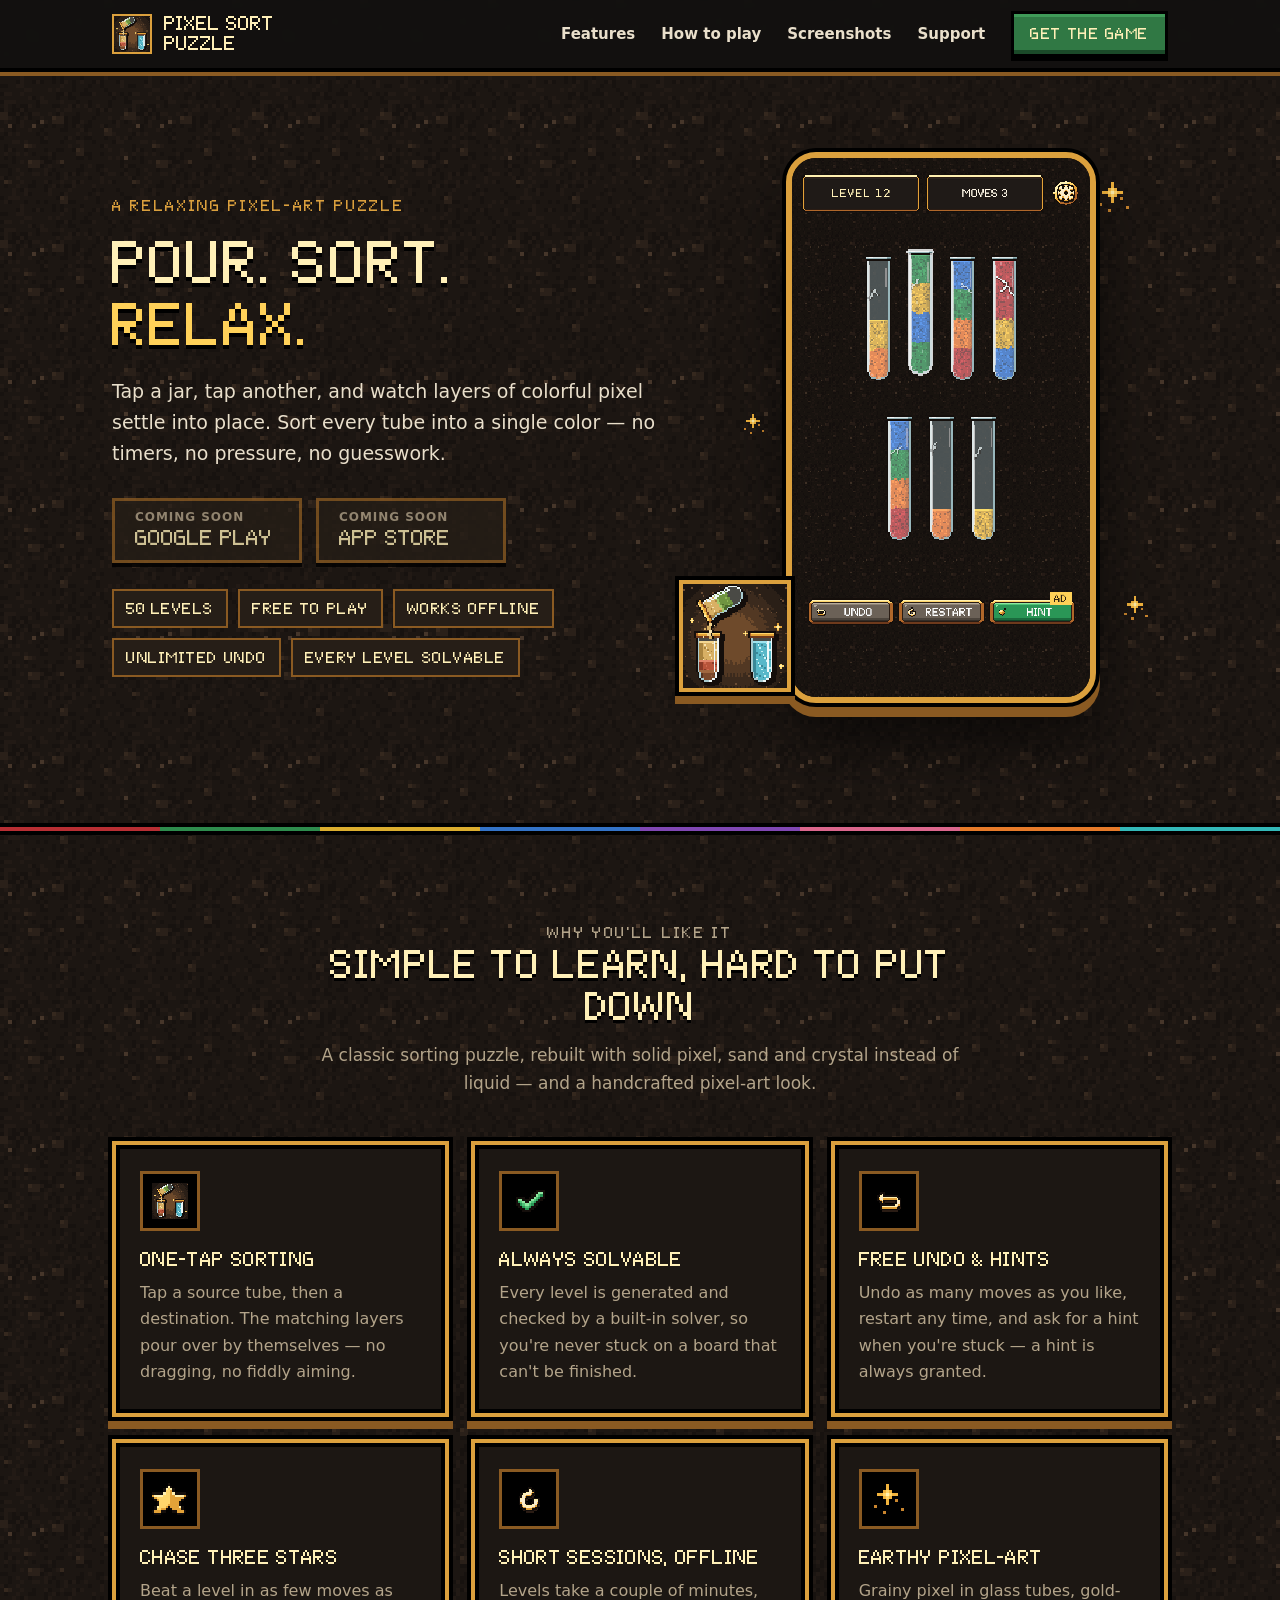
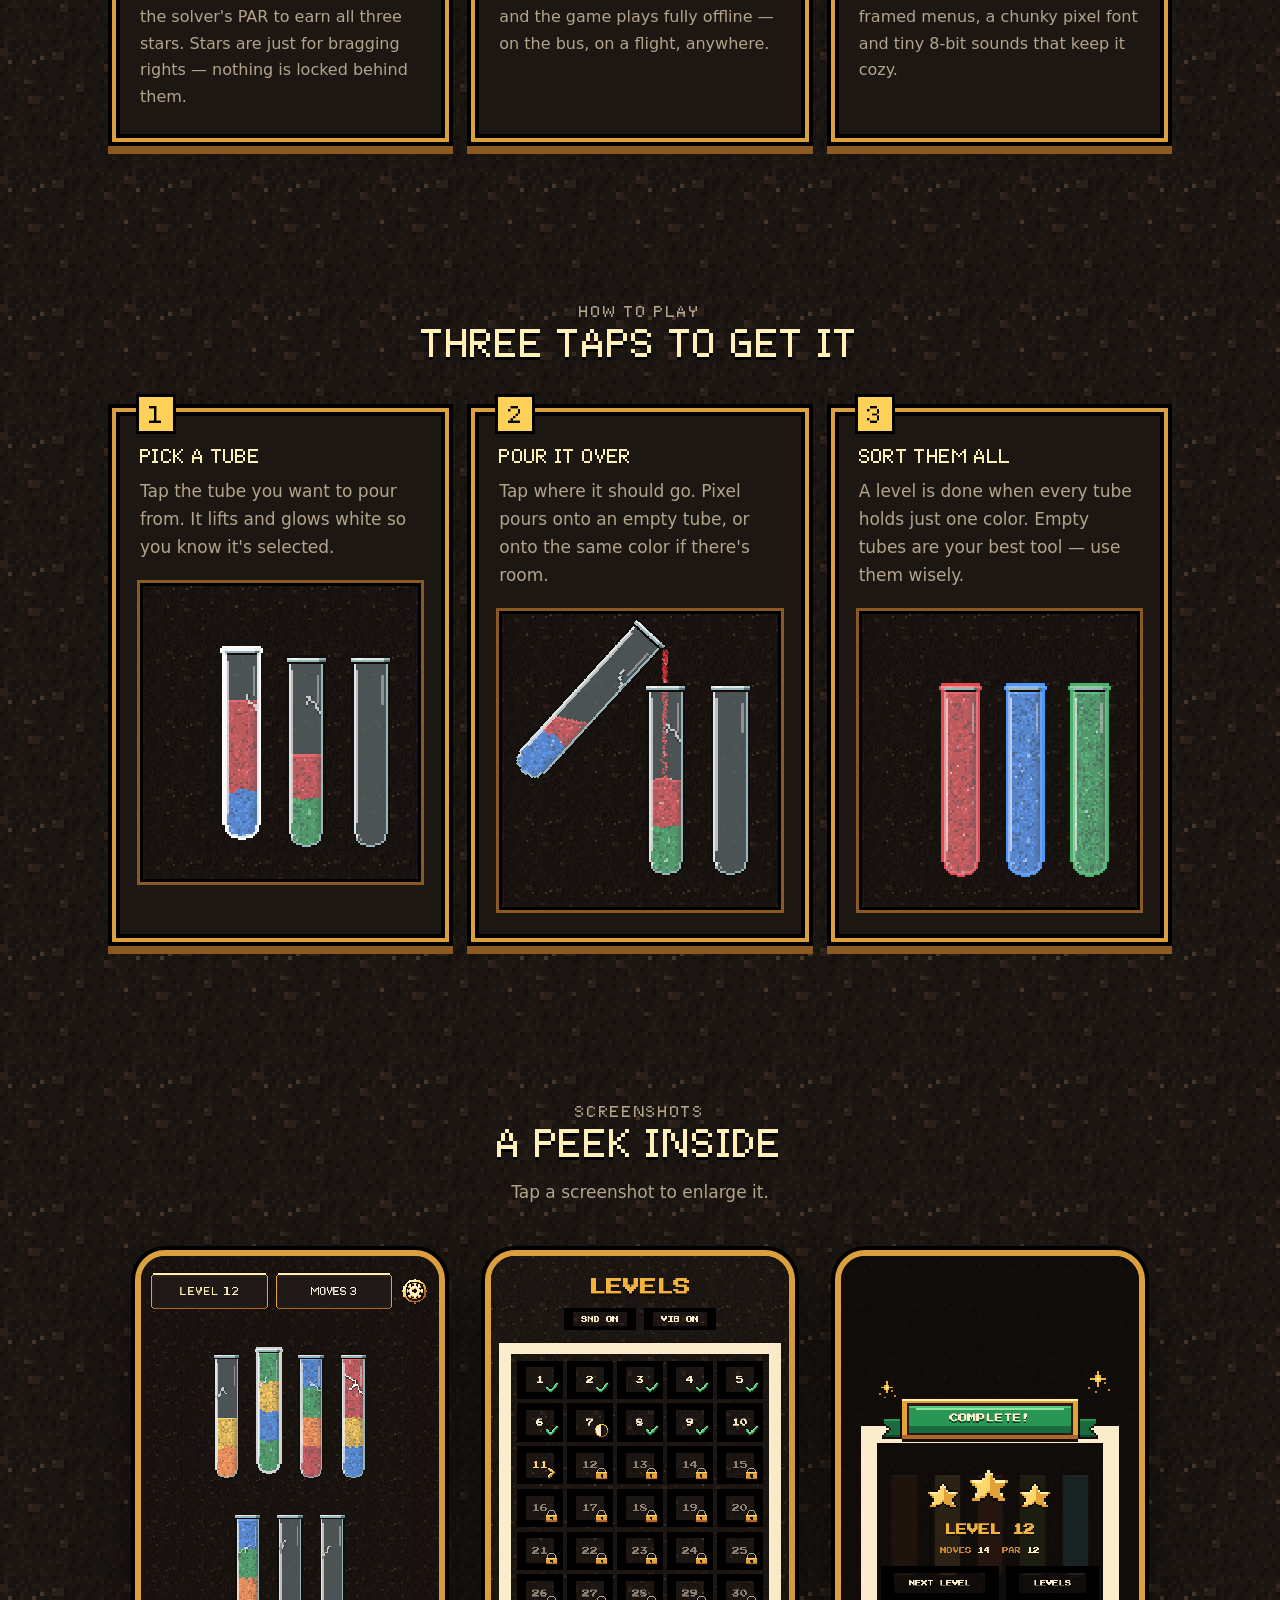
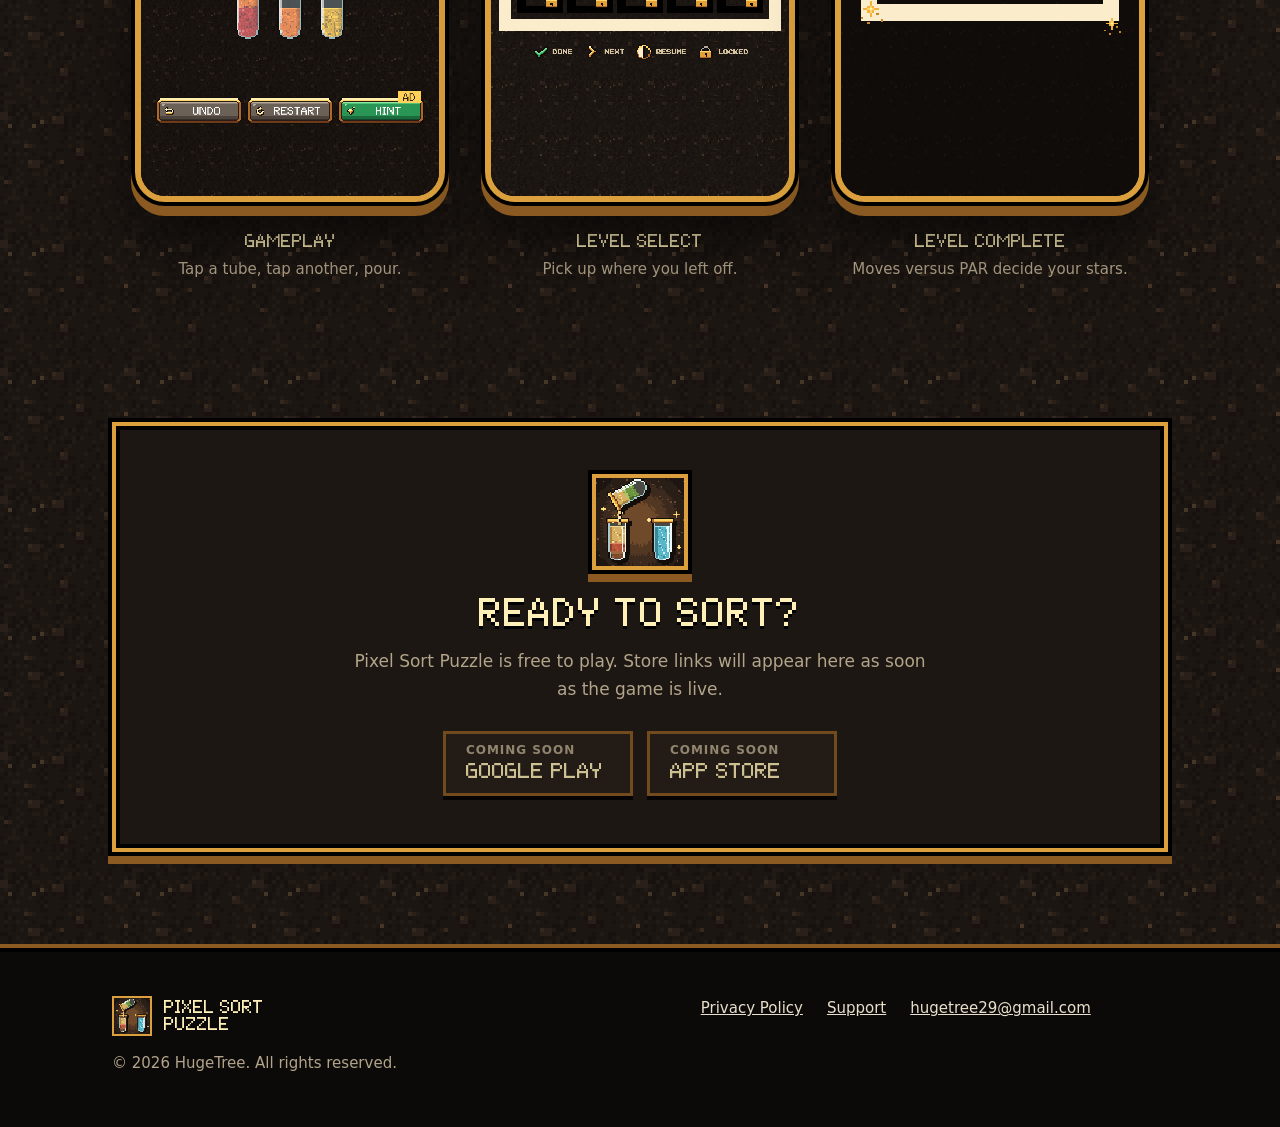
==== index.html @ 5e915758 "first commit" ====
<!doctype html>
<html lang="en">
<head>
  <meta charset="utf-8">
  <meta name="viewport" content="width=device-width, initial-scale=1">
  <title>Pixel Sort Puzzle — a relaxing pixel-art pixel sorting game</title>
  <meta name="description" content="Pixel Sort Puzzle is a calm, one-tap sorting puzzle. Pour layers of colorful pixel between glass tubes until every tube is a single color. 50 levels, every one solvable, free undo, plays offline.">
  <meta name="theme-color" content="#121110">
  <link rel="icon" type="image/png" href="assets/icon/favicon.png">
  <link rel="apple-touch-icon" href="assets/icon/apple-touch-icon.png">
  <meta property="og:type" content="website">
  <meta property="og:title" content="Pixel Sort Puzzle">
  <meta property="og:description" content="Pour, sort, relax. A one-tap pixel-art pixel sorting puzzle.">
  <meta property="og:image" content="assets/icon/app_icon_1024.png">
  <meta name="twitter:card" content="summary">
  <link rel="preload" href="assets/fonts/PixeloidSans.otf" as="font" type="font/otf" crossorigin>
  <link rel="stylesheet" href="css/styles.css">
</head>
<body>
  <a class="skip" href="#main">Skip to content</a>

  <header class="nav" id="top">
    <div class="wrap">
      <a class="brand" href="#top" aria-label="Pixel Sort Puzzle — home">
        <img src="assets/icon/favicon.png" alt="" width="40" height="40">
        <span>Pixel Sort<br>Puzzle</span>
      </a>
      <button class="burger" type="button" aria-label="Menu" aria-expanded="false" aria-controls="menu"><i></i><i></i><i></i></button>
      <nav class="menu" id="menu" aria-label="Main">
        <a href="#features">Features</a>
        <a href="#how">How to play</a>
        <a href="#screenshots">Screenshots</a>
        <a href="support.html">Support</a>
        <a class="btn btn-sm" href="#download">Get the game</a>
      </nav>
    </div>
  </header>

  <main id="main">
    <!-- HERO -->
    <section class="hero">
      <div class="wrap hero-grid">
        <div>
          <p class="eyebrow">A relaxing pixel-art puzzle</p>
          <h1>Pour. Sort. <span>Relax.</span></h1>
          <p class="lead">Tap a jar, tap another, and watch layers of colorful pixel settle into place. Sort every tube into a single color — no timers, no pressure, no guesswork.</p>
          <div class="stores" data-stores>
            <a class="store" data-store="google" aria-disabled="true"><small>Coming soon</small><strong>Google Play</strong></a>
            <a class="store" data-store="apple" aria-disabled="true"><small>Coming soon</small><strong>App Store</strong></a>
          </div>
          <ul class="chips" aria-label="Quick facts">
            <li>50 levels</li>
            <li>Free to play</li>
            <li>Works offline</li>
            <li>Unlimited undo</li>
            <li>Every level solvable</li>
          </ul>
        </div>
        <div class="hero-visual">
          <img class="spark a" src="assets/ui/spark_pixel.png" alt="">
          <img class="spark b" src="assets/ui/spark_pixel.png" alt="">
          <img class="spark c" src="assets/ui/spark_pixel.png" alt="">
          <div class="phone">
            <img src="assets/screenshots/gameplay.png" alt="Pixel Sort Puzzle gameplay: seven glass tubes holding layers of colored pixel, with Undo, Restart and Hint buttons below" width="1080" height="1920">
          </div>
          <img class="icon-float pix" src="assets/icon/app_icon_512.png" alt="Pixel Sort Puzzle app icon: a jar pouring pixel into a glass tube" width="112" height="112">
        </div>
      </div>
    </section>

    <div class="ribbon" aria-hidden="true">
      <i style="background:var(--crimson)"></i><i style="background:var(--green)"></i><i style="background:var(--golden)"></i><i style="background:var(--azure)"></i><i style="background:var(--violet)"></i><i style="background:var(--rose)"></i><i style="background:var(--orange)"></i><i style="background:var(--cyan)"></i>
    </div>

    <!-- FEATURES -->
    <section class="section" id="features">
      <div class="wrap">
        <div class="section-head">
          <p class="eyebrow">Why you'll like it</p>
          <h2>Simple to learn, hard to put down</h2>
          <p>A classic sorting puzzle, rebuilt with solid pixel, sand and crystal instead of liquid — and a handcrafted pixel-art look.</p>
        </div>
        <div class="cards">
          <article class="card frame">
            <div class="card-icon"><img src="assets/icon/icon-64.png" alt=""></div>
            <h3>One-tap sorting</h3>
            <p>Tap a source tube, then a destination. The matching layers pour over by themselves — no dragging, no fiddly aiming.</p>
          </article>
          <article class="card frame">
            <div class="card-icon"><img src="assets/ui/icon_check.png" alt=""></div>
            <h3>Always solvable</h3>
            <p>Every level is generated and checked by a built-in solver, so you're never stuck on a board that can't be finished.</p>
          </article>
          <article class="card frame">
            <div class="card-icon"><img src="assets/ui/icon_undo.png" alt=""></div>
            <h3>Free undo &amp; hints</h3>
            <p>Undo as many moves as you like, restart any time, and ask for a hint when you're stuck — a hint is always granted.</p>
          </article>
          <article class="card frame">
            <div class="card-icon"><img src="assets/ui/star.png" alt=""></div>
            <h3>Chase three stars</h3>
            <p>Beat a level in as few moves as the solver's PAR to earn all three stars. Stars are just for bragging rights — nothing is locked behind them.</p>
          </article>
          <article class="card frame">
            <div class="card-icon"><img src="assets/ui/icon_restart.png" alt=""></div>
            <h3>Short sessions, offline</h3>
            <p>Levels take a couple of minutes, and the game plays fully offline — on the bus, on a flight, anywhere.</p>
          </article>
          <article class="card frame">
            <div class="card-icon"><img src="assets/ui/spark_pixel.png" alt=""></div>
            <h3>Earthy pixel-art</h3>
            <p>Grainy pixel in glass tubes, gold-framed menus, a chunky pixel font and tiny 8-bit sounds that keep it cozy.</p>
          </article>
        </div>
      </div>
    </section>

    <!-- HOW TO PLAY -->
    <section class="section" id="how">
      <div class="wrap">
        <div class="section-head">
          <p class="eyebrow">How to play</p>
          <h2>Three taps to get it</h2>
        </div>
        <div class="steps">
          <article class="step frame">
            <h3>Pick a tube</h3>
            <p>Tap the tube you want to pour from. It lifts and glows white so you know it's selected.</p>
            <img class="step-shot pix" src="assets/screenshots/step-1-select.png" alt="Selected tube lifted out of its slot with a white outline, next to two other glass tubes" width="640" height="680" loading="lazy">
          </article>
          <article class="step frame">
            <h3>Pour it over</h3>
            <p>Tap where it should go. Pixel pours onto an empty tube, or onto the same color if there's room.</p>
            <img class="step-shot pix" src="assets/screenshots/step-2-pour.png" alt="A tilted tube pouring red pixel in a thin stream into another tube" width="640" height="680" loading="lazy">
          </article>
          <article class="step frame">
            <h3>Sort them all</h3>
            <p>A level is done when every tube holds just one color. Empty tubes are your best tool — use them wisely.</p>
            <img class="step-shot pix" src="assets/screenshots/step-3-solved.png" alt="Three finished tubes, each filled with a single color and glowing with a colored rim" width="640" height="680" loading="lazy">
          </article>
        </div>
      </div>
    </section>

    <!-- SCREENSHOTS -->
    <section class="section" id="screenshots">
      <div class="wrap">
        <div class="section-head">
          <p class="eyebrow">Screenshots</p>
          <h2>A peek inside</h2>
          <p>Tap a screenshot to enlarge it.</p>
        </div>
        <div class="shots">
          <figure class="shot">
            <button type="button" data-zoom="assets/screenshots/gameplay.png" aria-label="Enlarge the gameplay screenshot">
              <div class="phone"><img src="assets/screenshots/gameplay.png" alt="Gameplay board with cracked glass tubes full of colored pixel and a lifted, selected tube" width="1080" height="1920" loading="lazy"></div>
            </button>
            <figcaption>Gameplay<small>Tap a tube, tap another, pour.</small></figcaption>
          </figure>
          <figure class="shot">
            <button type="button" data-zoom="assets/screenshots/level-select.png" aria-label="Enlarge the level select screenshot">
              <div class="phone"><img src="assets/screenshots/level-select.png" alt="Level select grid showing completed levels with green checks, the next level, and locked levels" width="1080" height="1920" loading="lazy"></div>
            </button>
            <figcaption>Level select<small>Pick up where you left off.</small></figcaption>
          </figure>
          <figure class="shot">
            <button type="button" data-zoom="assets/screenshots/level-complete.png" aria-label="Enlarge the level complete screenshot">
              <div class="phone"><img src="assets/screenshots/level-complete.png" alt="Level complete panel with three gold stars, move count and PAR" width="1080" height="1920" loading="lazy"></div>
            </button>
            <figcaption>Level complete<small>Moves versus PAR decide your stars.</small></figcaption>
          </figure>
        </div>
      </div>
    </section>

    <!-- DOWNLOAD -->
    <section class="section" id="download">
      <div class="wrap">
        <div class="cta frame">
          <img class="app-icon pix" src="assets/icon/app_icon_512.png" alt="" width="96" height="96">
          <h2>Ready to sort?</h2>
          <p>Pixel Sort Puzzle is free to play. Store links will appear here as soon as the game is live.</p>
          <div class="stores" data-stores>
            <a class="store" data-store="google" aria-disabled="true"><small>Coming soon</small><strong>Google Play</strong></a>
            <a class="store" data-store="apple" aria-disabled="true"><small>Coming soon</small><strong>App Store</strong></a>
          </div>
        </div>
      </div>
    </section>
  </main>

  <footer class="footer">
    <div class="wrap">
      <div>
        <a class="brand" href="#top">
          <img src="assets/icon/favicon.png" alt="" width="40" height="40">
          <span>Pixel Sort<br>Puzzle</span>
        </a>
        <p>&copy; <span data-year>2026</span> HugeTree. All rights reserved.</p>
      </div>
      <div>
        <nav aria-label="Footer">
          <a href="privacy.html">Privacy Policy</a>
          <a href="support.html">Support</a>
          <a href="mailto:hugetree29@gmail.com">hugetree29@gmail.com</a>
        </nav>
      </div>
    </div>
  </footer>

  <div class="lightbox" role="dialog" aria-modal="true" aria-label="Screenshot preview" hidden>
    <button class="btn btn-sm close" type="button">Close</button>
    <img alt="">
  </div>

  <script src="js/main.js"></script>
</body>
</html>
---- css/styles.css ----
/* Pixel Sort Puzzle — landing page
   Tokens come from the game's own theme (UiTheme.cs / VISUAL_STYLE.md). */

@font-face {
  font-family: "Pixeloid Sans";
  src: url("../assets/fonts/PixeloidSans.otf") format("opentype");
  font-display: swap;
}

:root {
  --bg: #121110;
  --panel: #1c1713;
  --panel-2: #261e17;
  --line: #3a2e22;
  --gold: #dba03d;
  --bronze: #8a5a22;
  --amber: #ffd159;
  --cream: #fff0b8;
  --text: #e9dfcb;
  --muted: #b3a48a;
  --emerald: #307844;
  --emerald-hi: #3f9a58;
  --emerald-lo: #1b4a29;

  --crimson: #b82e33;
  --green: #2e8c4d;
  --golden: #dbad2e;
  --azure: #3373c7;
  --violet: #8047b3;
  --rose: #db668c;
  --orange: #e67a29;
  --cyan: #33b8b8;

  --pixel: "Pixeloid Sans", ui-monospace, monospace;
  --sans: system-ui, -apple-system, "Segoe UI", Roboto, "Helvetica Neue", Arial, sans-serif;
  --wrap: 1120px;
  --gutter: 20px;
}

*, *::before, *::after { box-sizing: border-box; }
html { scroll-behavior: smooth; -webkit-text-size-adjust: 100%; }
body {
  margin: 0;
  background: var(--bg) url("../assets/ui/bg_tile_pixel.png") 0 0 / 128px 128px;
  color: var(--text);
  font: 17px/1.65 var(--sans);
  image-rendering: pixelated;
}
img { max-width: 100%; display: block; }
.pix { image-rendering: pixelated; }
a { color: var(--amber); }
a:hover { color: var(--cream); }
:focus-visible { outline: 3px solid var(--amber); outline-offset: 3px; }
[id] { scroll-margin-top: 84px; }

.wrap { width: 100%; max-width: var(--wrap); margin: 0 auto; padding: 0 var(--gutter); }
.skip {
  position: absolute; left: -999px; top: 8px; z-index: 100;
  background: var(--amber); color: #000; padding: 8px 14px; font-family: var(--pixel);
}
.skip:focus { left: 8px; }

/* placeholders the owner still has to fill (see README) */
.placeholder {
  background: rgba(255, 209, 89, .16);
  border-bottom: 2px dashed var(--amber);
  color: var(--amber);
  padding: 0 4px;
}

/* ---------- type ---------- */
h1, h2, h3, .pixel-text {
  font-family: var(--pixel);
  text-transform: uppercase;
  font-weight: 400;
  color: var(--cream);
  letter-spacing: .02em;
  line-height: 1.15;
  margin: 0;
}
h1 { font-size: 36px; text-shadow: 0 4px 0 #000; }
h2 { font-size: 27px; text-shadow: 0 3px 0 #000; }
h3 { font-size: 18px; }
.eyebrow {
  font-family: var(--pixel); font-size: 14px; letter-spacing: .12em;
  color: var(--gold); text-transform: uppercase; margin: 0 0 14px;
}
.lead { font-size: 19px; color: var(--text); max-width: 34em; }
.section { padding: 72px 0; }
.section-head { text-align: center; max-width: 640px; margin: 0 auto 44px; }
.section-head p { color: var(--muted); margin: 14px 0 0; }

/* ---------- pixel chrome ---------- */
.frame {
  background: var(--panel);
  border: 4px solid var(--gold);
  box-shadow:
    inset 0 0 0 4px #000,
    0 0 0 4px #000,
    0 8px 0 4px var(--bronze);
}

/* ---------- buttons ---------- */
.btn {
  display: inline-flex; align-items: center; justify-content: center; gap: 10px;
  font-family: var(--pixel); font-size: 18px; text-transform: uppercase; letter-spacing: .04em;
  text-decoration: none; color: var(--cream); cursor: pointer;
  padding: 14px 24px; min-height: 52px;
  background: var(--emerald);
  border: 3px solid #000;
  box-shadow: inset 0 3px 0 var(--emerald-hi), inset 0 -4px 0 var(--emerald-lo), 0 4px 0 #000;
  transition: transform .08s, background .12s;
}
.btn:hover { background: var(--emerald-hi); color: #fff; }
.btn:active { transform: translateY(3px); box-shadow: inset 0 3px 0 var(--emerald-hi), inset 0 -4px 0 var(--emerald-lo), 0 1px 0 #000; }
.btn-sm { min-height: 42px; padding: 8px 16px; font-size: 14px; }

.stores { display: flex; flex-wrap: wrap; gap: 14px; margin-top: 28px; }
.store {
  display: flex; flex-direction: column; align-items: flex-start; gap: 2px;
  min-width: 190px; padding: 10px 20px 11px;
  text-decoration: none; color: var(--cream);
  background: var(--panel-2); border: 3px solid var(--gold);
  box-shadow: 0 4px 0 #000;
}
.store small { font: 600 12px/1 var(--sans); letter-spacing: .08em; text-transform: uppercase; color: var(--muted); }
.store strong { font: 400 20px/1.2 var(--pixel); text-transform: uppercase; }
a.store:hover { background: #33281d; color: #fff; }
.store[aria-disabled="true"] { cursor: default; opacity: .78; border-color: var(--bronze); }

/* ---------- nav ---------- */
.nav {
  position: sticky; top: 0; z-index: 50;
  background: rgba(18, 17, 16, .92); backdrop-filter: blur(6px);
  border-bottom: 4px solid #000;
  box-shadow: 0 4px 0 var(--bronze);
}
.nav .wrap { display: flex; align-items: center; justify-content: space-between; min-height: 68px; gap: 16px; }
.brand { display: flex; align-items: center; gap: 12px; text-decoration: none; }
.brand img { width: 40px; height: 40px; border: 2px solid var(--gold); }
.brand span { font-family: var(--pixel); font-size: 18px; color: var(--cream); text-transform: uppercase; line-height: 1.1; }
.menu { display: none; align-items: center; gap: 26px; }
.menu a:not(.btn) { color: var(--text); text-decoration: none; font-weight: 600; font-size: 15px; }
.menu a:not(.btn):hover { color: var(--amber); }
.burger {
  width: 46px; height: 46px; padding: 0; cursor: pointer;
  background: var(--panel-2); border: 3px solid var(--gold);
  display: grid; place-content: center; gap: 5px;
}
.burger i { display: block; width: 20px; height: 3px; background: var(--cream); }
.nav.open .menu {
  display: flex; flex-direction: column; align-items: stretch; gap: 0;
  position: absolute; left: 0; right: 0; top: 100%;
  background: var(--bg); border-bottom: 4px solid #000; box-shadow: 0 4px 0 var(--bronze);
  padding: 8px var(--gutter) 20px;
}
.nav.open .menu a:not(.btn) { padding: 14px 4px; border-bottom: 1px solid var(--line); font-size: 17px; }
.nav.open .menu .btn { margin-top: 16px; }

/* ---------- hero ---------- */
.hero { padding: 48px 0 72px; overflow: hidden; }
.hero-grid { display: grid; gap: 48px; align-items: center; }
.hero h1 span { color: var(--amber); }
.hero .lead { margin: 20px 0 0; }
.chips { display: flex; flex-wrap: wrap; gap: 10px; margin: 26px 0 0; padding: 0; list-style: none; }
.chips li {
  font-family: var(--pixel); font-size: 14px; text-transform: uppercase; letter-spacing: .04em;
  color: var(--cream); background: var(--panel-2); border: 2px solid var(--bronze); padding: 6px 12px;
}
.hero-visual { position: relative; display: grid; place-items: center; padding: 8px 0 24px; }
.phone {
  position: relative; width: min(290px, 76vw); aspect-ratio: 9 / 16;
  background: #000; border: 6px solid var(--gold); border-radius: 30px;
  box-shadow: 0 0 0 4px #000, 0 10px 0 4px var(--bronze), 0 40px 60px rgba(0, 0, 0, .55);
  overflow: hidden;
}
.phone img { width: 100%; height: 100%; object-fit: cover; image-rendering: pixelated; }
.hero-visual .icon-float {
  display: none;
  position: absolute; width: 112px; height: 112px; left: 50%; margin-left: -262px; bottom: 6%;
  border: 4px solid var(--gold); box-shadow: 0 0 0 4px #000, 0 8px 0 4px var(--bronze);
  animation: bob 3.6s ease-in-out infinite;
}
.spark { position: absolute; width: 36px; height: 36px; image-rendering: pixelated; animation: twinkle 2.4s steps(2, jump-none) infinite; }
.spark.a { top: 6%; right: 8%; }
.spark.b { top: 46%; left: 6%; width: 24px; height: 24px; animation-delay: .8s; }
.spark.c { bottom: 18%; right: 4%; width: 28px; height: 28px; animation-delay: 1.5s; }
@keyframes twinkle { 0%, 100% { opacity: 1; transform: scale(1); } 50% { opacity: .25; transform: scale(.7); } }
@keyframes bob { 0%, 100% { transform: translateY(0); } 50% { transform: translateY(-8px); } }

/* pixel colour ribbon */
.ribbon { display: flex; height: 12px; border-block: 4px solid #000; }
.ribbon i { flex: 1; }

/* ---------- features ---------- */
.cards { display: grid; gap: 22px; }
.card { padding: 26px 24px 28px; }
.card h3 { margin: 18px 0 10px; }
.card p { margin: 0; color: var(--muted); font-size: 16px; }
.card-icon {
  width: 60px; height: 60px; display: grid; place-items: center;
  background: #000; border: 3px solid var(--bronze);
}
.card-icon img { width: 36px; height: 36px; image-rendering: pixelated; }

/* ---------- how to play ---------- */
.steps { display: grid; gap: 22px; counter-reset: step; }
.step { padding: 28px 24px; position: relative; counter-increment: step; }
.step::before {
  content: counter(step);
  position: absolute; top: -18px; left: 20px;
  width: 40px; height: 40px; display: grid; place-items: center;
  font-family: var(--pixel); font-size: 22px; color: #000;
  background: var(--amber); border: 3px solid #000;
}
.step h3 { margin: 6px 0 10px; }
.step p { margin: 0; color: var(--muted); }
.step-shot { width: 100%; max-width: 320px; height: auto; margin: 22px auto 0; border: 3px solid #000; box-shadow: 0 0 0 3px var(--bronze); background: #0b0a09; }

/* ---------- screenshots ---------- */
.shots { display: flex; flex-wrap: wrap; justify-content: center; gap: 40px; }
.shot { margin: 0; text-align: center; }
.shot button { all: unset; cursor: zoom-in; display: block; }
.shot button:focus-visible { outline: 3px solid var(--amber); outline-offset: 8px; }
.shot .phone { transition: transform .15s; }
.shot button:hover .phone { transform: translateY(-6px); }
.shot figcaption { margin-top: 26px; font-family: var(--pixel); font-size: 16px; text-transform: uppercase; color: var(--cream); }
.shot figcaption small { display: block; margin-top: 6px; font: 15px var(--sans); text-transform: none; color: var(--muted); }

.lightbox {
  position: fixed; inset: 0; z-index: 200; display: none;
  place-items: center; padding: 20px; background: rgba(0, 0, 0, .88);
}
.lightbox.open { display: grid; }
.lightbox img { max-height: 92vh; width: auto; border: 6px solid var(--gold); box-shadow: 0 0 0 4px #000; image-rendering: pixelated; }
.lightbox .close { position: absolute; top: 16px; right: 16px; }

/* ---------- download band ---------- */
.cta { text-align: center; padding: 48px 24px 52px; }
.cta img.app-icon { width: 96px; height: 96px; margin: 0 auto 22px; border: 4px solid var(--gold); box-shadow: 0 0 0 4px #000, 0 8px 0 4px var(--bronze); }
.cta p { color: var(--muted); max-width: 34em; margin: 14px auto 0; }
.cta .stores { justify-content: center; }

/* ---------- footer ---------- */
.footer { margin-top: 24px; background: #0b0a09; border-top: 4px solid #000; box-shadow: 0 -4px 0 var(--bronze); padding: 44px 0 36px; color: var(--muted); font-size: 15px; }
.footer .wrap { display: grid; gap: 28px; }
.footer .brand span { font-size: 16px; }
.footer nav { display: flex; flex-wrap: wrap; gap: 8px 24px; }
.footer a { color: var(--text); }
.footer a:hover { color: var(--amber); }
.footer small { display: block; line-height: 1.6; margin-top: 16px; }

/* ---------- legal pages ---------- */
.legal { padding: 56px 0 24px; }
.legal .doc { max-width: 780px; margin: 0 auto; padding: 36px 28px 44px; }
.legal h1 { font-size: 30px; margin-bottom: 8px; }
.legal h2 { font-size: 20px; margin: 38px 0 12px; text-shadow: none; color: var(--amber); }
.legal p, .legal li { color: var(--text); }
.legal ul { padding-left: 22px; }
.legal li { margin: 6px 0; }
.legal .meta { color: var(--muted); font-size: 15px; margin: 0 0 24px; }
.legal .note { background: var(--panel-2); border-left: 4px solid var(--gold); padding: 14px 18px; margin: 22px 0; }

/* ---------- support form ---------- */
.form { display: grid; gap: 22px; margin-top: 30px; }
.field { display: grid; gap: 8px; }
.field label { font-family: var(--pixel); font-size: 14px; text-transform: uppercase; letter-spacing: .04em; color: var(--cream); }
.field label small { font: 14px var(--sans); text-transform: none; letter-spacing: 0; color: var(--muted); margin-left: 6px; }
.field input, .field select, .field textarea {
  width: 100%; font: 16px/1.5 var(--sans); color: var(--text);
  background: #0b0a09; border: 3px solid var(--bronze); border-radius: 0; padding: 12px 14px;
}
.field select { appearance: none; background-image: linear-gradient(45deg, transparent 50%, var(--amber) 50%), linear-gradient(135deg, var(--amber) 50%, transparent 50%); background-position: calc(100% - 22px) 50%, calc(100% - 16px) 50%; background-size: 6px 6px; background-repeat: no-repeat; padding-right: 44px; }
.field textarea { min-height: 170px; resize: vertical; }
.field input:focus, .field select:focus, .field textarea:focus { border-color: var(--gold); outline: none; box-shadow: 0 0 0 3px #000, 0 0 0 6px var(--amber); }
.field .count { justify-self: end; font-size: 13px; color: var(--muted); }
.form-actions { display: flex; flex-wrap: wrap; gap: 14px; align-items: center; }
.btn-alt { background: var(--panel-2); box-shadow: inset 0 3px 0 #3a2e22, inset 0 -4px 0 #120e0a, 0 4px 0 #000; border-color: #000; color: var(--cream); }
.btn-alt:hover { background: #33281d; color: #fff; }
.btn-alt:active { box-shadow: inset 0 3px 0 #3a2e22, inset 0 -4px 0 #120e0a, 0 1px 0 #000; }
.form-status { min-height: 1.6em; margin: 0; color: var(--amber); font-size: 15px; }
.contact-direct { margin-top: 34px; padding: 18px 20px; background: var(--panel-2); border-left: 4px solid var(--gold); }
.contact-direct p { margin: 0; }
.contact-direct .addr { font-family: var(--pixel); font-size: 18px; word-break: break-all; }

/* ---------- responsive ---------- */
@media (min-width: 760px) {
  :root { --gutter: 32px; }
  h1 { font-size: 54px; }
  h2 { font-size: 36px; }
  .menu { display: flex; }
  .burger { display: none; }
  .cards { grid-template-columns: repeat(2, 1fr); }
  .steps { grid-template-columns: repeat(3, 1fr); }
  .footer .wrap { grid-template-columns: 1.2fr 1fr; align-items: start; }
  .legal .doc { padding: 48px 56px 56px; }
}
@media (min-width: 1000px) {
  .hero { padding: 72px 0 96px; }
  .hero-grid { grid-template-columns: 1.1fr .9fr; }
  .cards { grid-template-columns: repeat(3, 1fr); }
  .phone { width: 310px; }
  .hero-visual .icon-float { display: block; }
}
@media (prefers-reduced-motion: reduce) {
  html { scroll-behavior: auto; }
  .spark, .hero-visual .icon-float { animation: none; }
  .btn, .shot .phone { transition: none; }
}
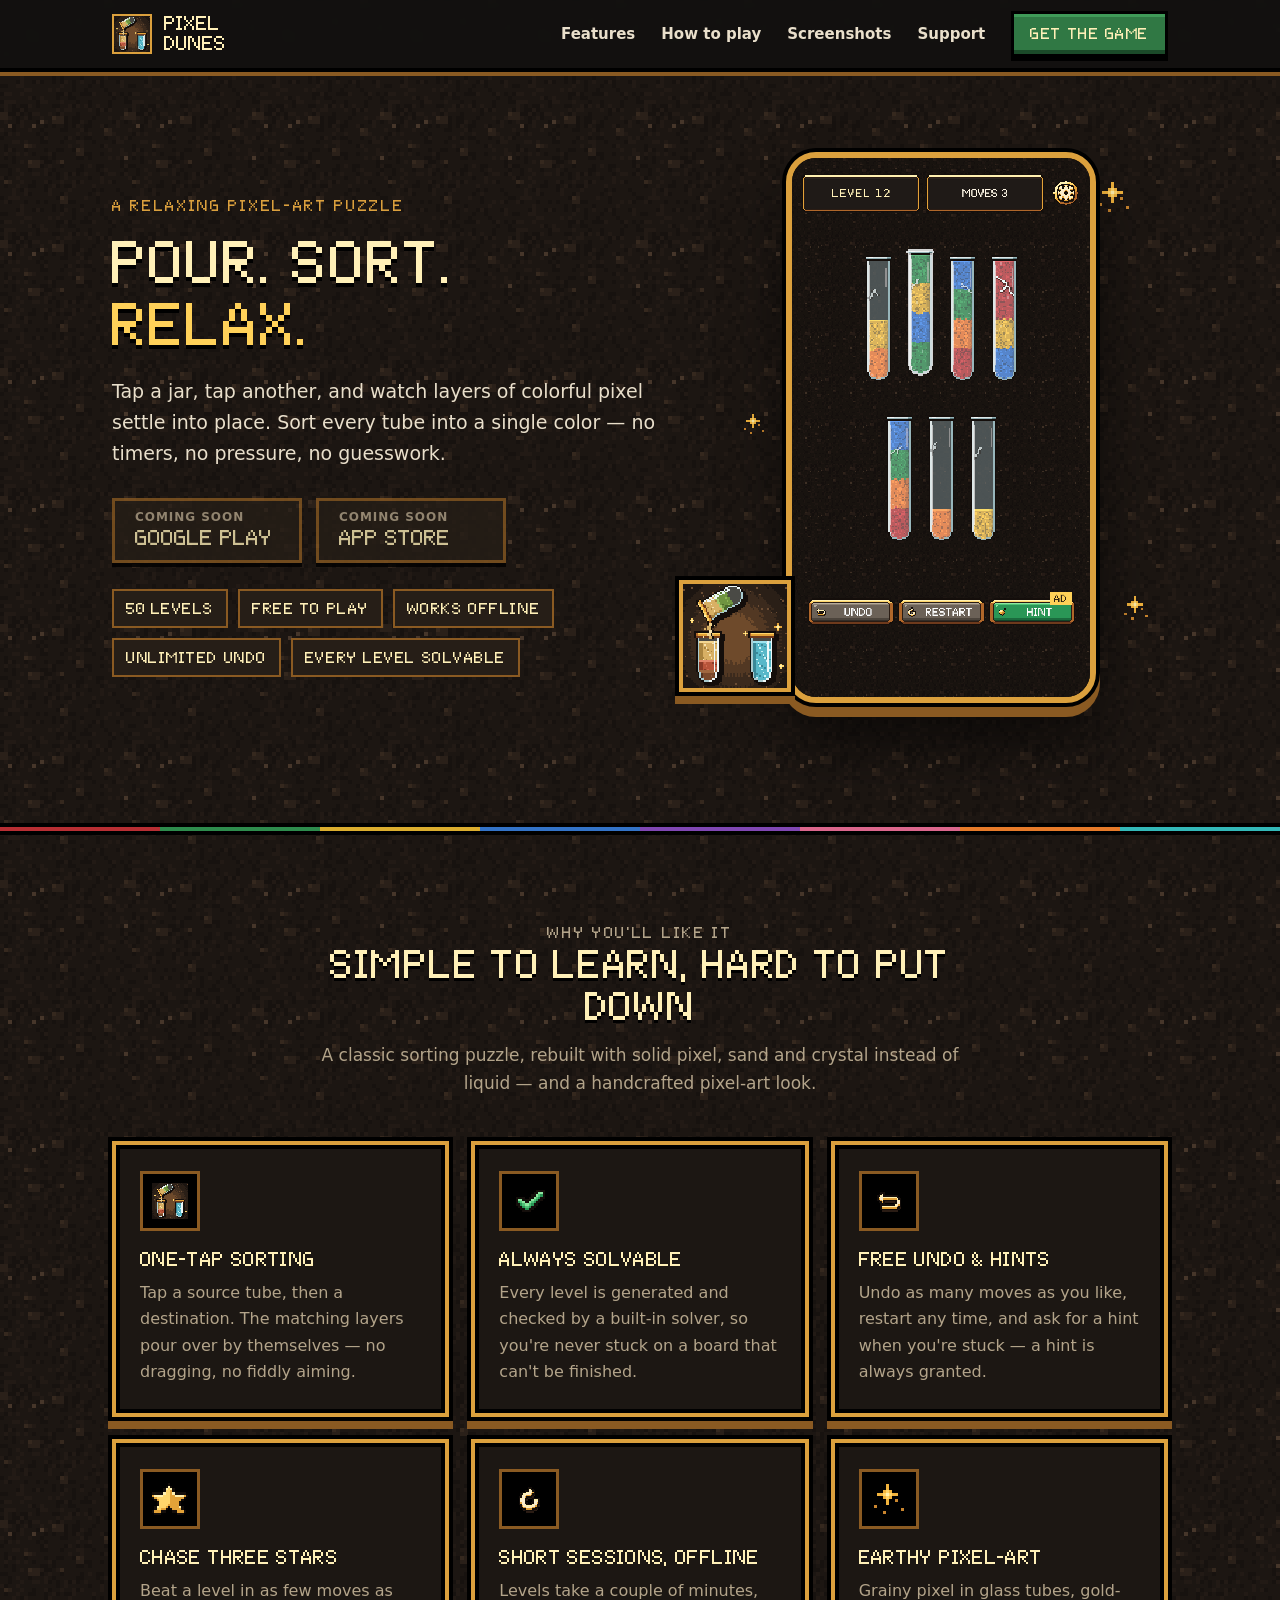
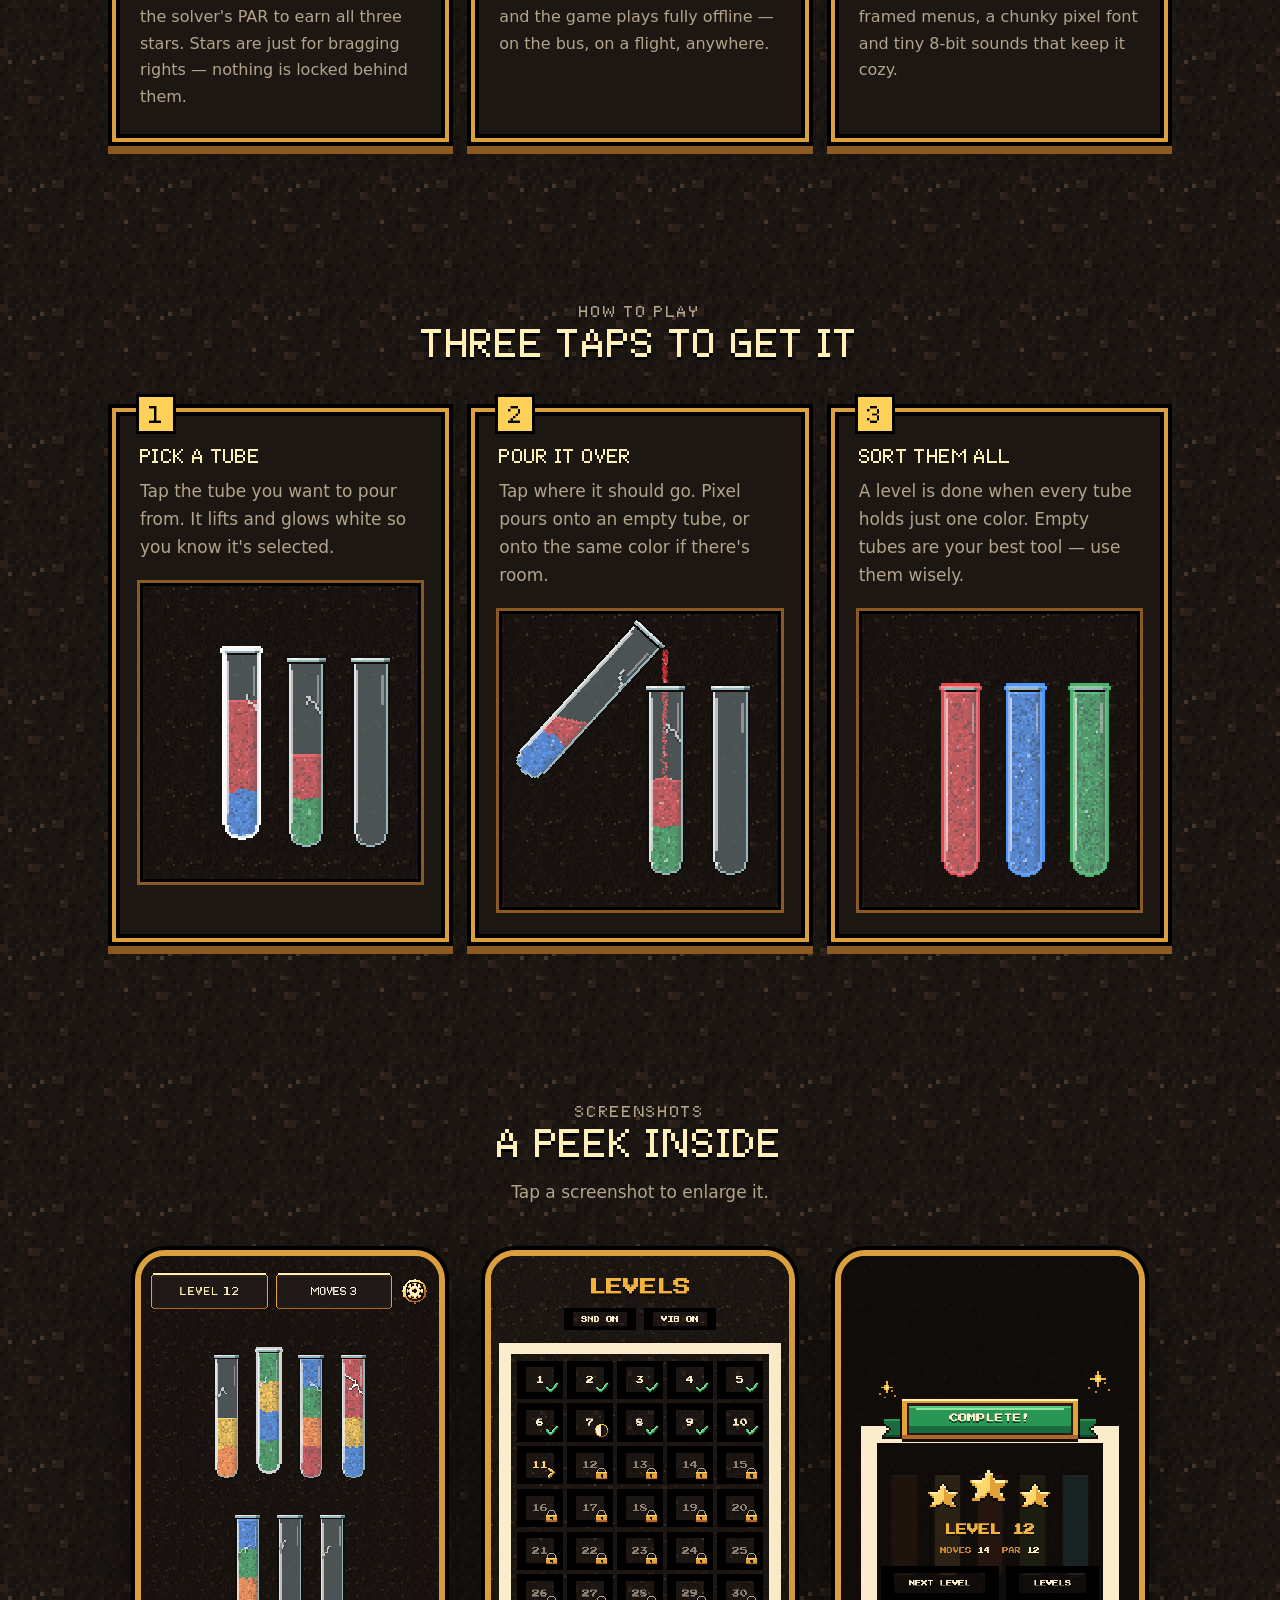
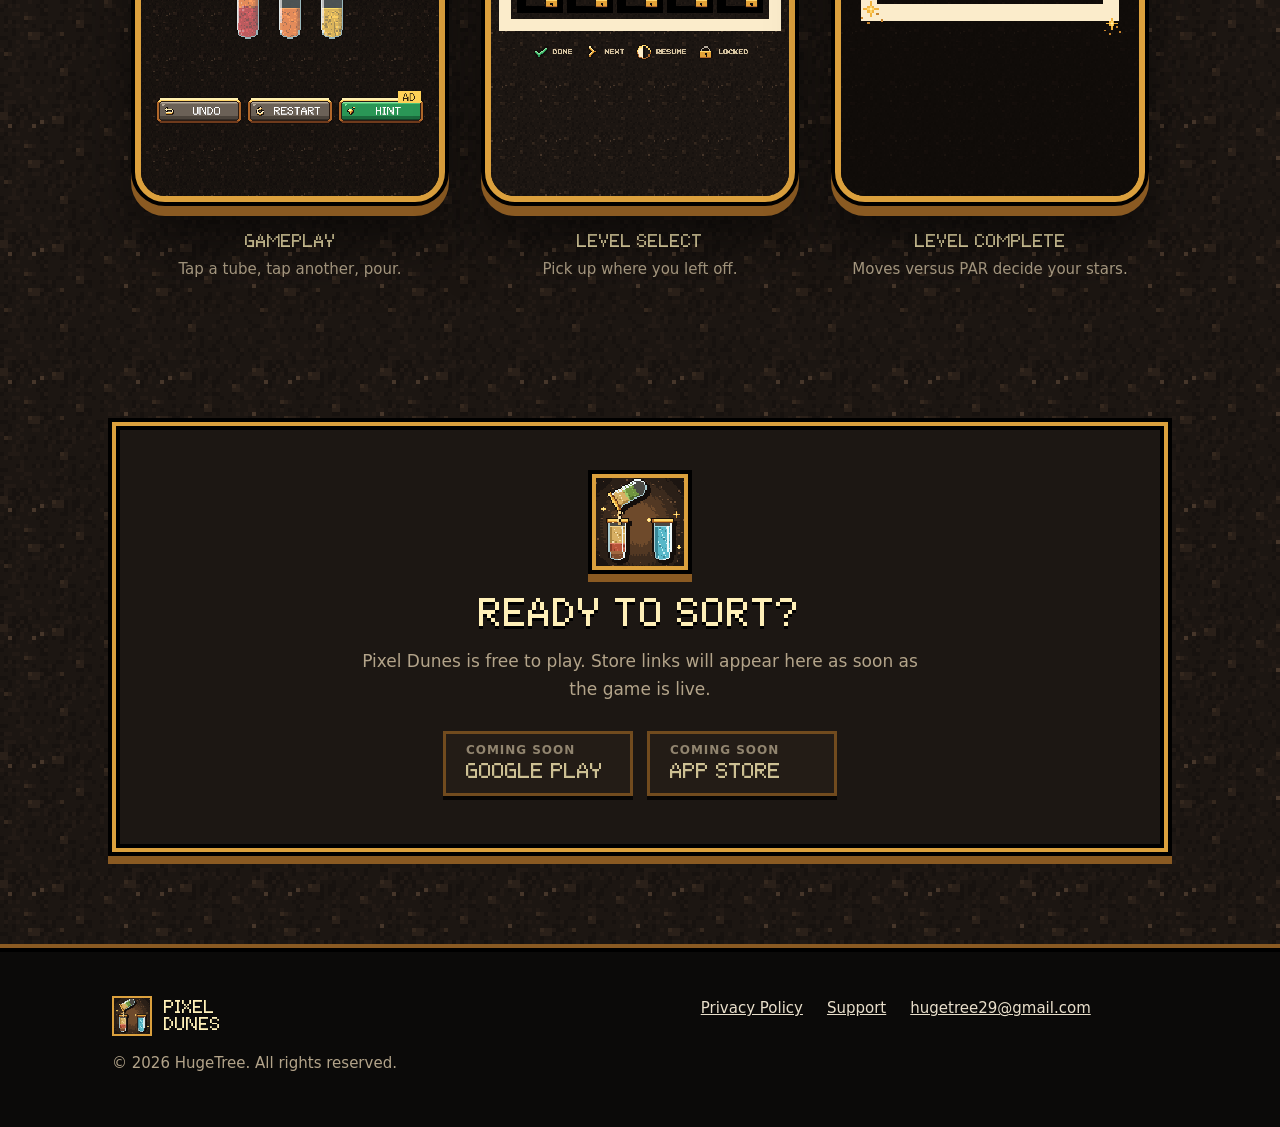
==== commit b1da9c3f: "update" ====
--- a/index.html
+++ b/index.html
@@ -3,14 +3,14 @@
 <head>
   <meta charset="utf-8">
   <meta name="viewport" content="width=device-width, initial-scale=1">
-  <title>Pixel Sort Puzzle — a relaxing pixel-art pixel sorting game</title>
-  <meta name="description" content="Pixel Sort Puzzle is a calm, one-tap sorting puzzle. Pour layers of colorful pixel between glass tubes until every tube is a single color. 50 levels, every one solvable, free undo, plays offline.">
+  <title>Pixel Dunes — a relaxing pixel-art color sort puzzle</title>
+  <meta name="description" content="Pixel Dunes is a calm, one-tap color sort puzzle. Pour layers of colorful pixel between glass tubes until every tube is a single color. 50 levels, every one solvable, free undo, plays offline.">
   <meta name="theme-color" content="#121110">
   <link rel="icon" type="image/png" href="assets/icon/favicon.png">
   <link rel="apple-touch-icon" href="assets/icon/apple-touch-icon.png">
   <meta property="og:type" content="website">
-  <meta property="og:title" content="Pixel Sort Puzzle">
-  <meta property="og:description" content="Pour, sort, relax. A one-tap pixel-art pixel sorting puzzle.">
+  <meta property="og:title" content="Pixel Dunes: Color Sort Puzzle">
+  <meta property="og:description" content="Pour, sort, relax. A one-tap pixel-art sand sorting puzzle.">
   <meta property="og:image" content="assets/icon/app_icon_1024.png">
   <meta name="twitter:card" content="summary">
   <link rel="preload" href="assets/fonts/PixeloidSans.otf" as="font" type="font/otf" crossorigin>
@@ -21,9 +21,9 @@
 
   <header class="nav" id="top">
     <div class="wrap">
-      <a class="brand" href="#top" aria-label="Pixel Sort Puzzle — home">
+      <a class="brand" href="#top" aria-label="Pixel Dunes — home">
         <img src="assets/icon/favicon.png" alt="" width="40" height="40">
-        <span>Pixel Sort<br>Puzzle</span>
+        <span>Pixel<br>Dunes</span>
       </a>
       <button class="burger" type="button" aria-label="Menu" aria-expanded="false" aria-controls="menu"><i></i><i></i><i></i></button>
       <nav class="menu" id="menu" aria-label="Main">
@@ -61,9 +61,9 @@
           <img class="spark b" src="assets/ui/spark_pixel.png" alt="">
           <img class="spark c" src="assets/ui/spark_pixel.png" alt="">
           <div class="phone">
-            <img src="assets/screenshots/gameplay.png" alt="Pixel Sort Puzzle gameplay: seven glass tubes holding layers of colored pixel, with Undo, Restart and Hint buttons below" width="1080" height="1920">
+            <img src="assets/screenshots/gameplay.png" alt="Pixel Dunes gameplay: seven glass tubes holding layers of colored pixel, with Undo, Restart and Hint buttons below" width="1080" height="1920">
           </div>
-          <img class="icon-float pix" src="assets/icon/app_icon_512.png" alt="Pixel Sort Puzzle app icon: a jar pouring pixel into a glass tube" width="112" height="112">
+          <img class="icon-float pix" src="assets/icon/app_icon_512.png" alt="Pixel Dunes app icon: a jar pouring pixel into a glass tube" width="112" height="112">
         </div>
       </div>
     </section>
@@ -179,7 +179,7 @@
         <div class="cta frame">
           <img class="app-icon pix" src="assets/icon/app_icon_512.png" alt="" width="96" height="96">
           <h2>Ready to sort?</h2>
-          <p>Pixel Sort Puzzle is free to play. Store links will appear here as soon as the game is live.</p>
+          <p>Pixel Dunes is free to play. Store links will appear here as soon as the game is live.</p>
           <div class="stores" data-stores>
             <a class="store" data-store="google" aria-disabled="true"><small>Coming soon</small><strong>Google Play</strong></a>
             <a class="store" data-store="apple" aria-disabled="true"><small>Coming soon</small><strong>App Store</strong></a>
@@ -194,7 +194,7 @@
       <div>
         <a class="brand" href="#top">
           <img src="assets/icon/favicon.png" alt="" width="40" height="40">
-          <span>Pixel Sort<br>Puzzle</span>
+          <span>Pixel<br>Dunes</span>
         </a>
         <p>&copy; <span data-year>2026</span> HugeTree. All rights reserved.</p>
       </div>
--- a/css/styles.css
+++ b/css/styles.css
@@ -1,4 +1,4 @@
-/* Pixel Sort Puzzle — landing page
+/* Pixel Dunes — landing page
    Tokens come from the game's own theme (UiTheme.cs / VISUAL_STYLE.md). */
 
 @font-face {
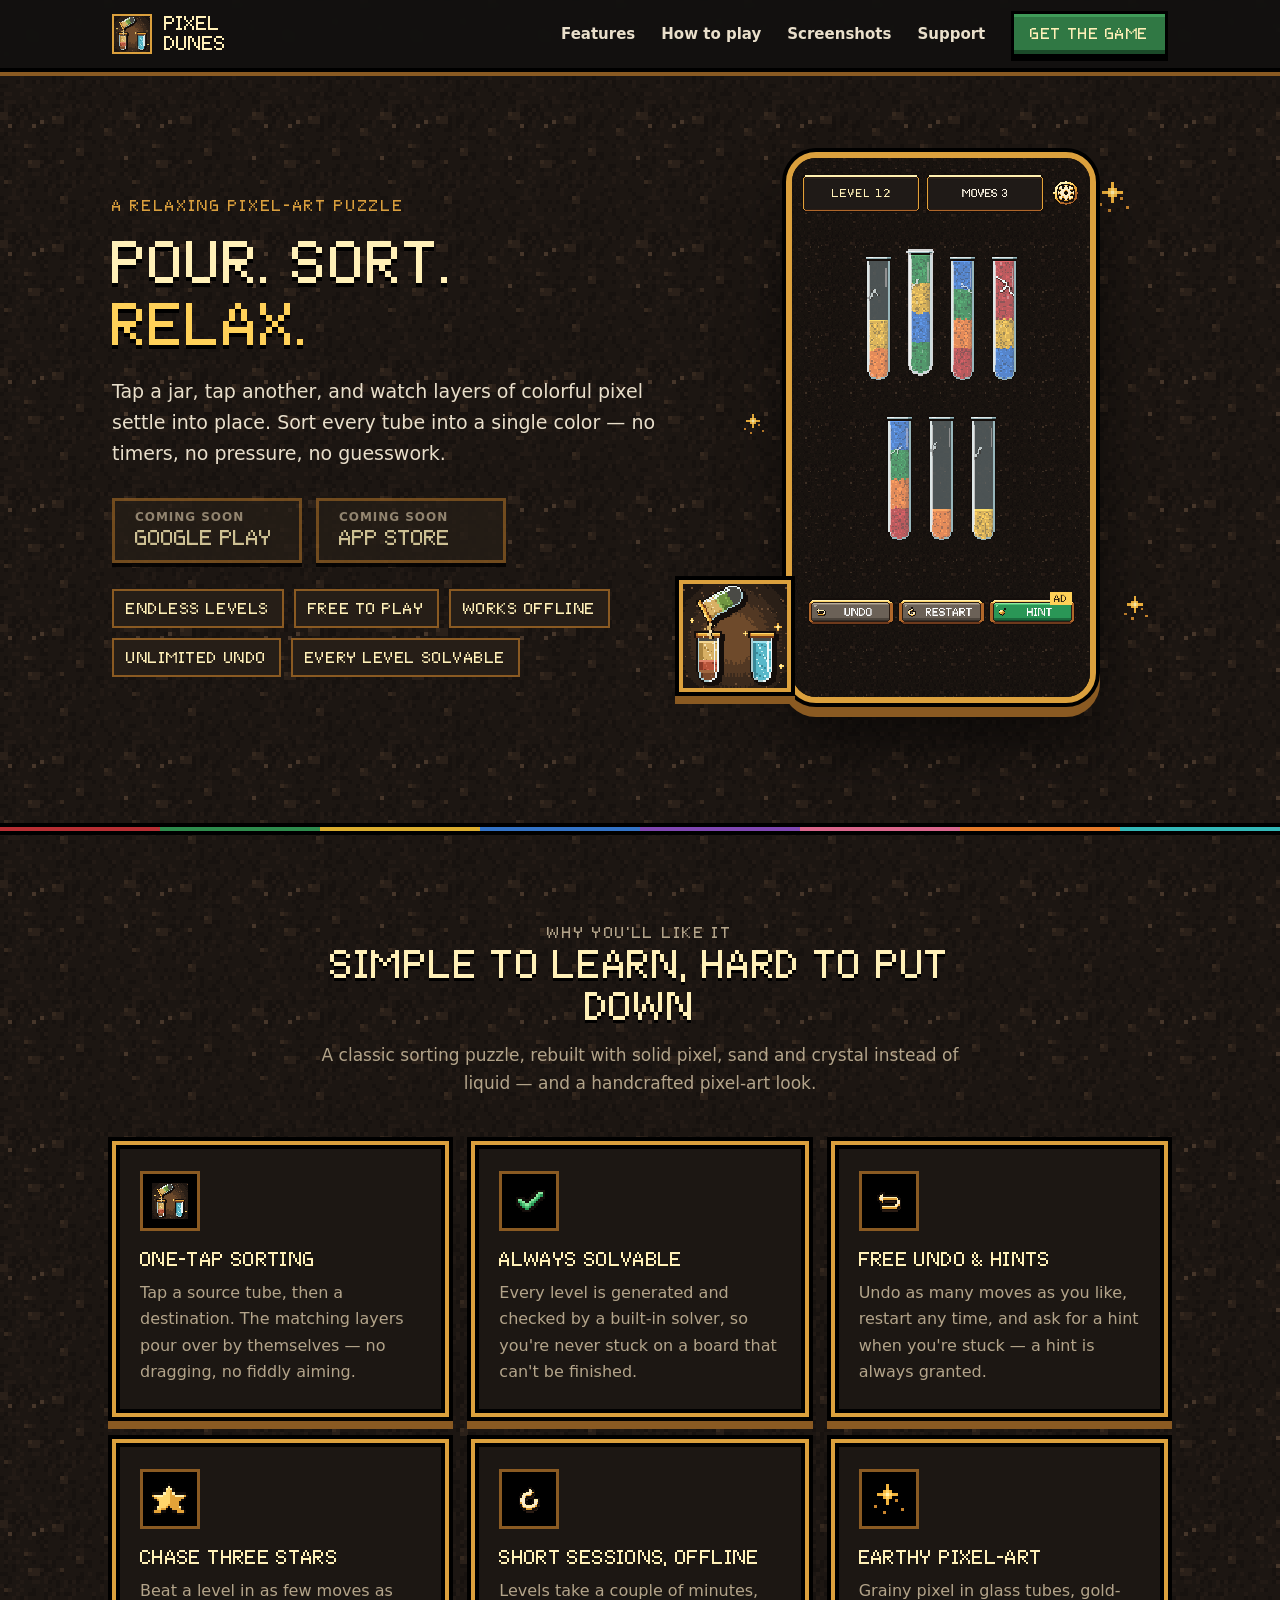
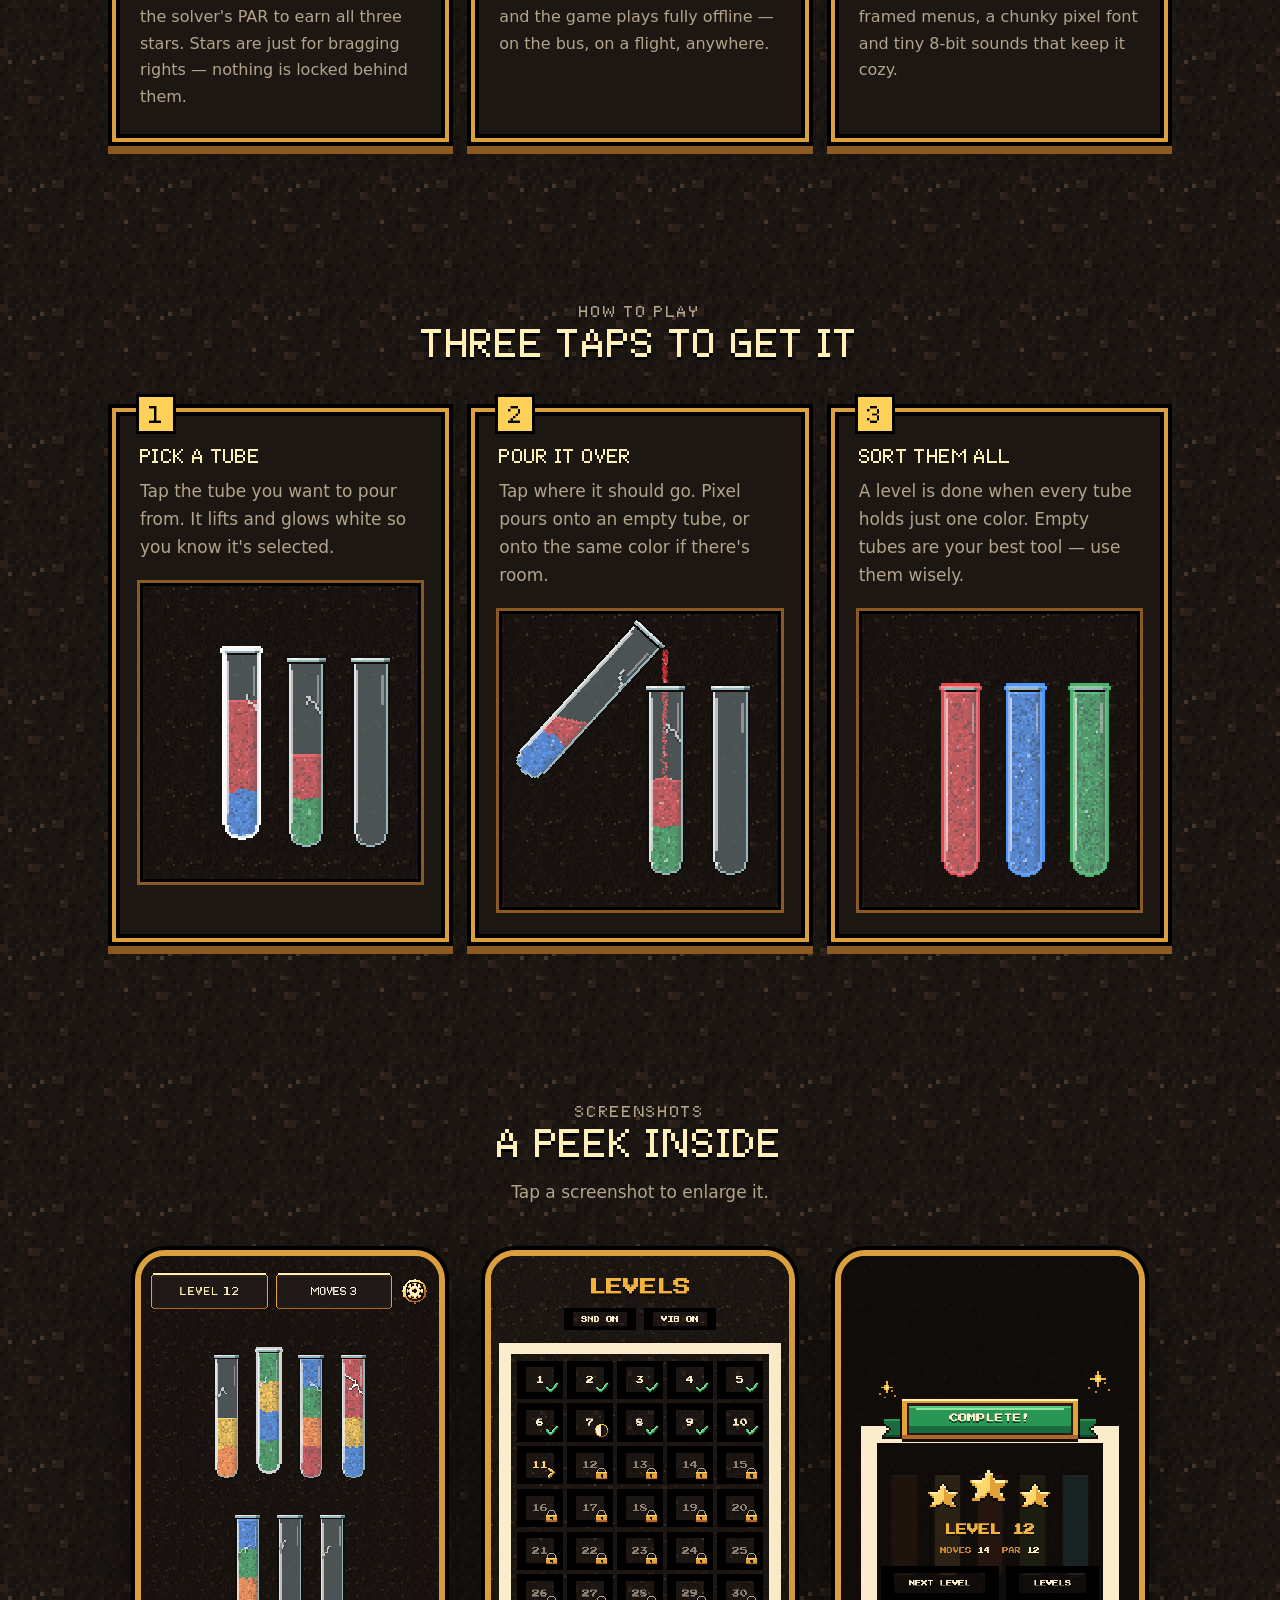
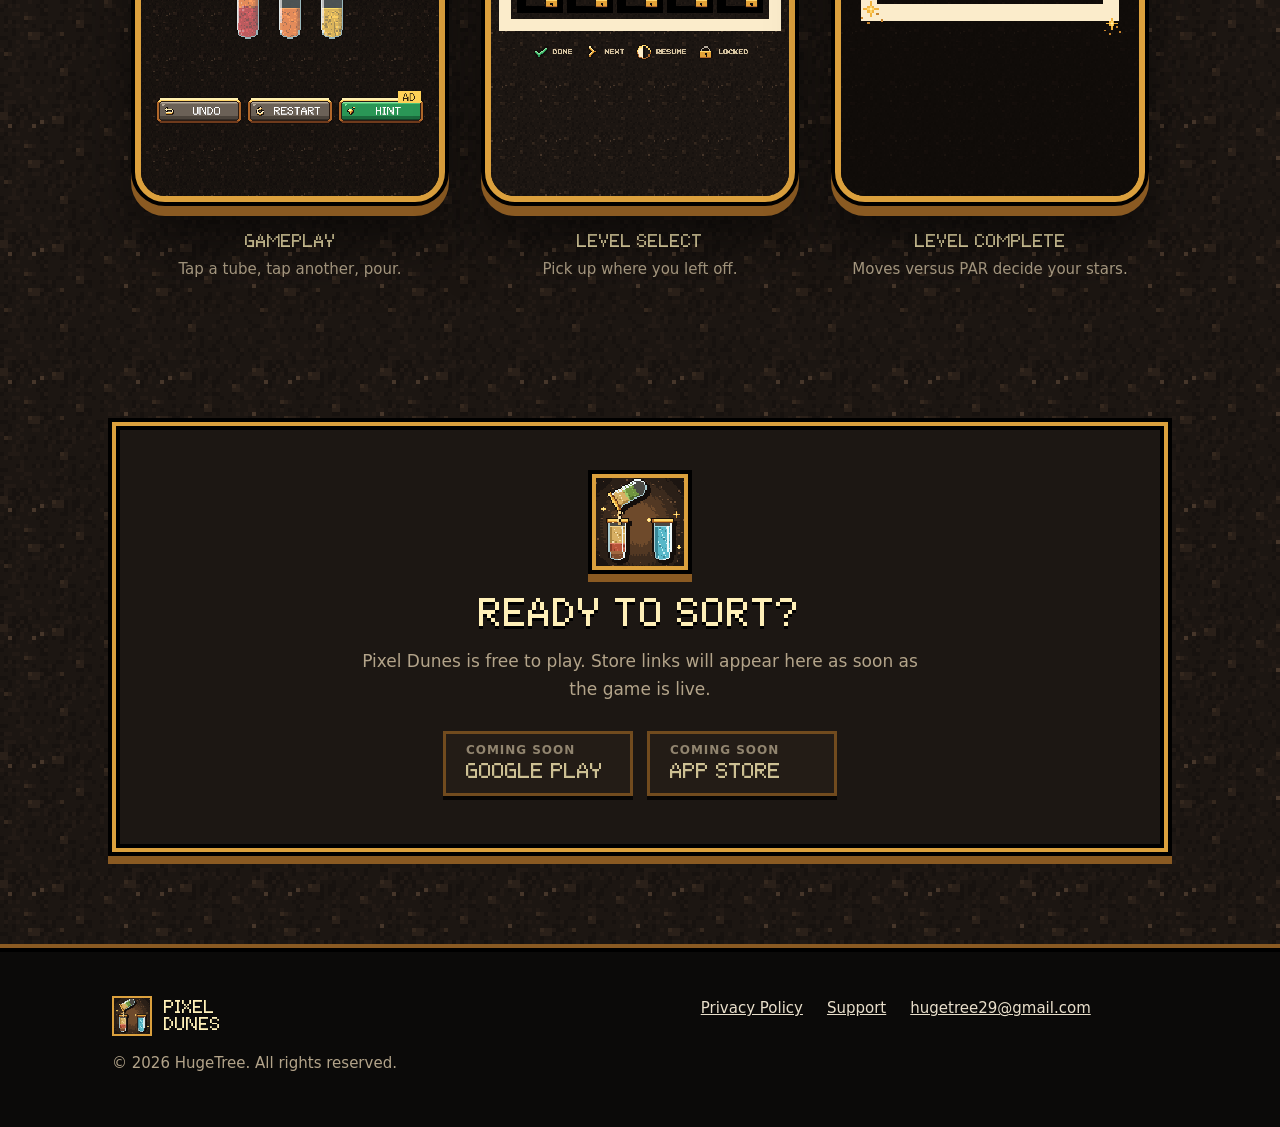
==== commit b6e2616b: "update description to reflect endless levels in game" ====
--- a/index.html
+++ b/index.html
@@ -4,7 +4,8 @@
   <meta charset="utf-8">
   <meta name="viewport" content="width=device-width, initial-scale=1">
   <title>Pixel Dunes — a relaxing pixel-art color sort puzzle</title>
-  <meta name="description" content="Pixel Dunes is a calm, one-tap color sort puzzle. Pour layers of colorful pixel between glass tubes until every tube is a single color. 50 levels, every one solvable, free undo, plays offline.">
+  <meta name="description" content="Pixel Dunes is a calm, one-tap color sort puzzle. Pour layers of colorful pixel between glass tubes until every tube is a single color. Endless levels, every one solvable, free undo, plays offline.">
+  <link rel="canonical" href="https://pixelsortpuzzle.site/">
   <meta name="theme-color" content="#121110">
   <link rel="icon" type="image/png" href="assets/icon/favicon.png">
   <link rel="apple-touch-icon" href="assets/icon/apple-touch-icon.png">
@@ -30,7 +31,7 @@
         <a href="#features">Features</a>
         <a href="#how">How to play</a>
         <a href="#screenshots">Screenshots</a>
-        <a href="support.html">Support</a>
+        <a href="/support">Support</a>
         <a class="btn btn-sm" href="#download">Get the game</a>
       </nav>
     </div>
@@ -49,7 +50,7 @@
             <a class="store" data-store="apple" aria-disabled="true"><small>Coming soon</small><strong>App Store</strong></a>
           </div>
           <ul class="chips" aria-label="Quick facts">
-            <li>50 levels</li>
+            <li>Endless levels</li>
             <li>Free to play</li>
             <li>Works offline</li>
             <li>Unlimited undo</li>
@@ -200,8 +201,8 @@
       </div>
       <div>
         <nav aria-label="Footer">
-          <a href="privacy.html">Privacy Policy</a>
-          <a href="support.html">Support</a>
+          <a href="/privacy">Privacy Policy</a>
+          <a href="/support">Support</a>
           <a href="mailto:hugetree29@gmail.com">hugetree29@gmail.com</a>
         </nav>
       </div>
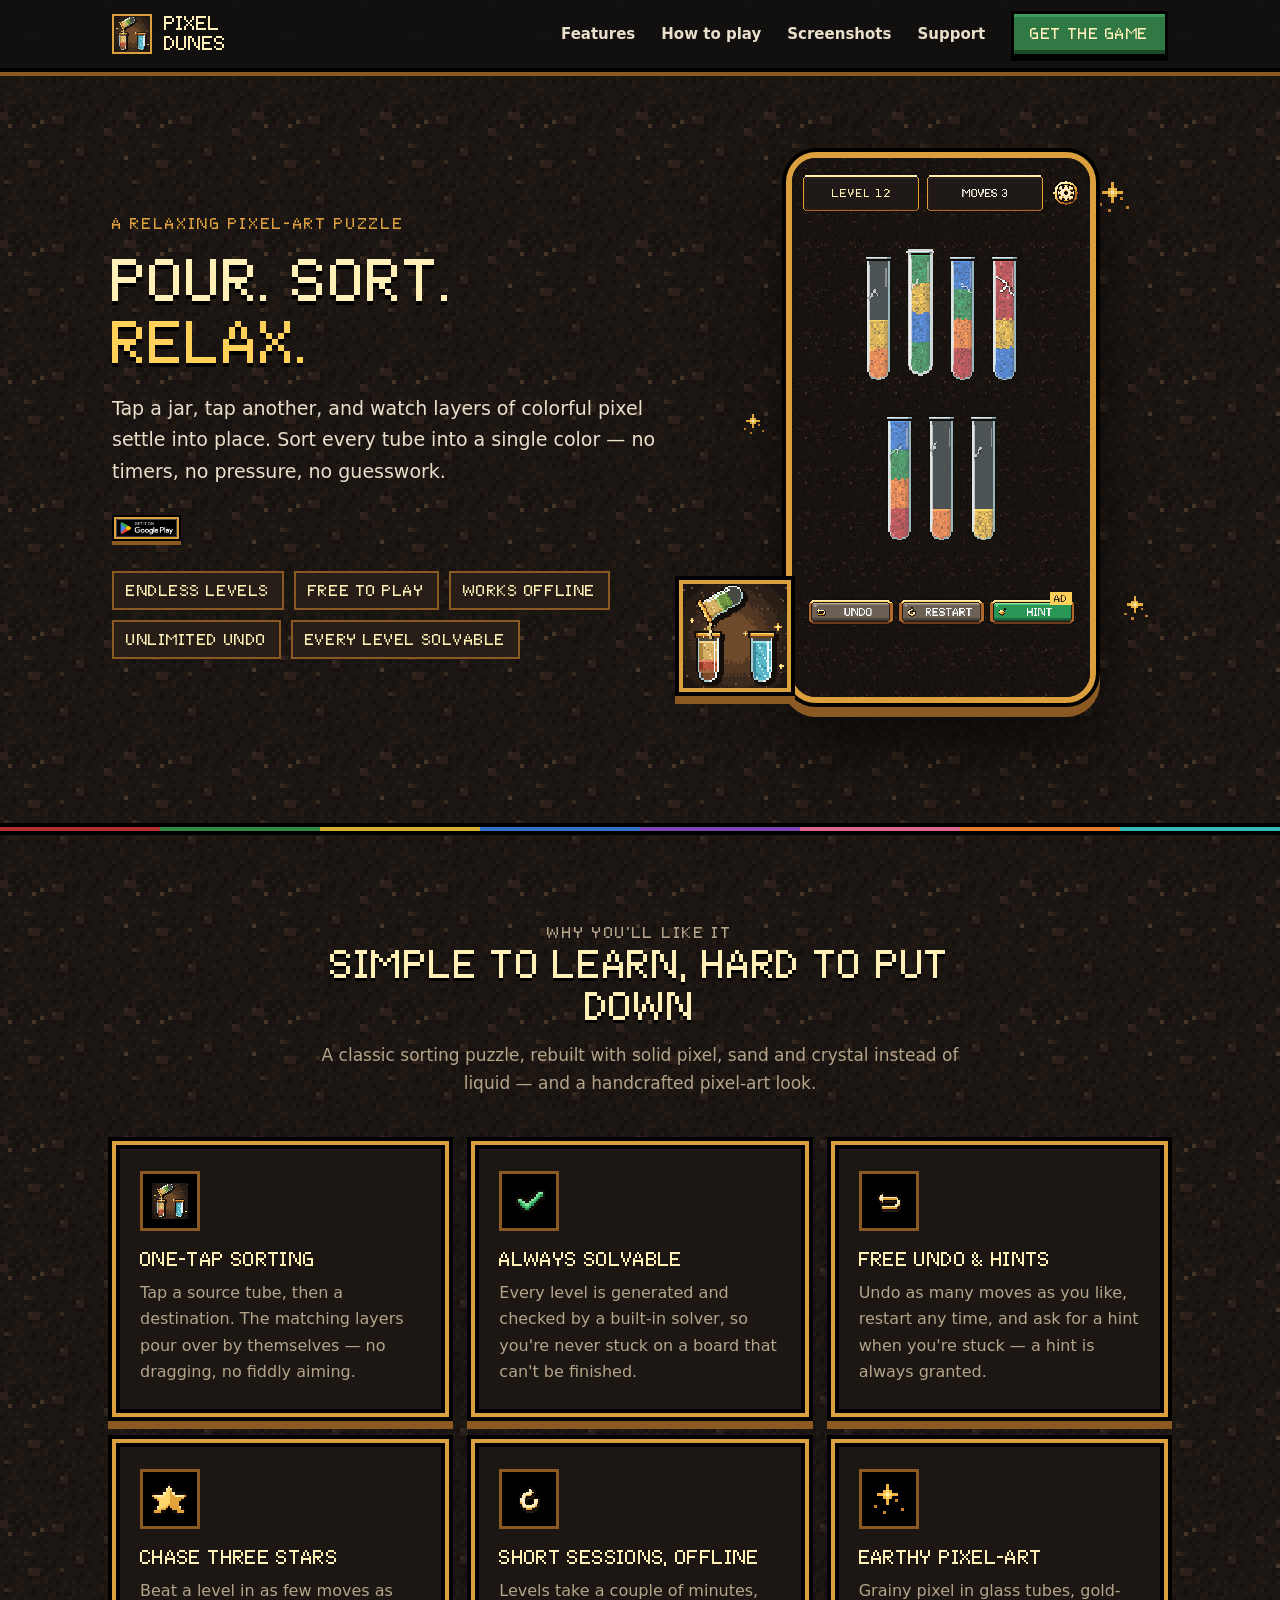
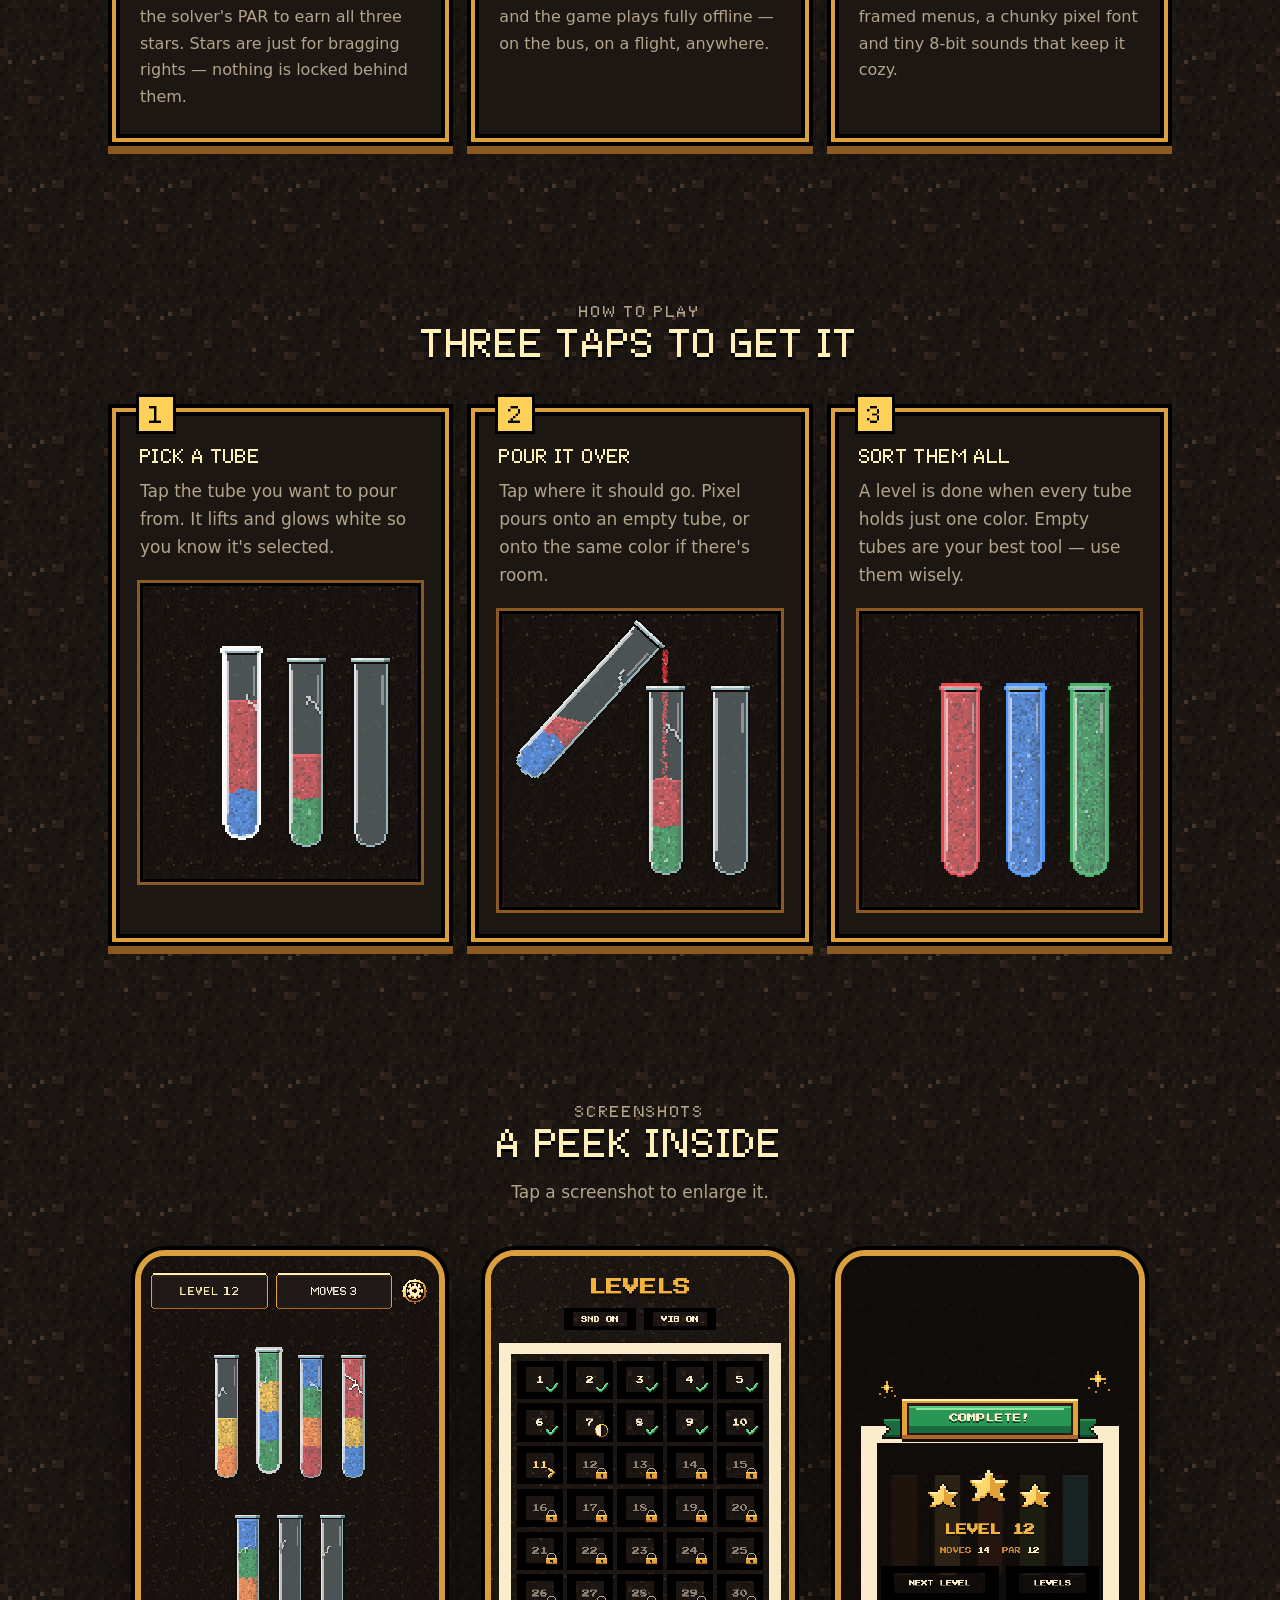
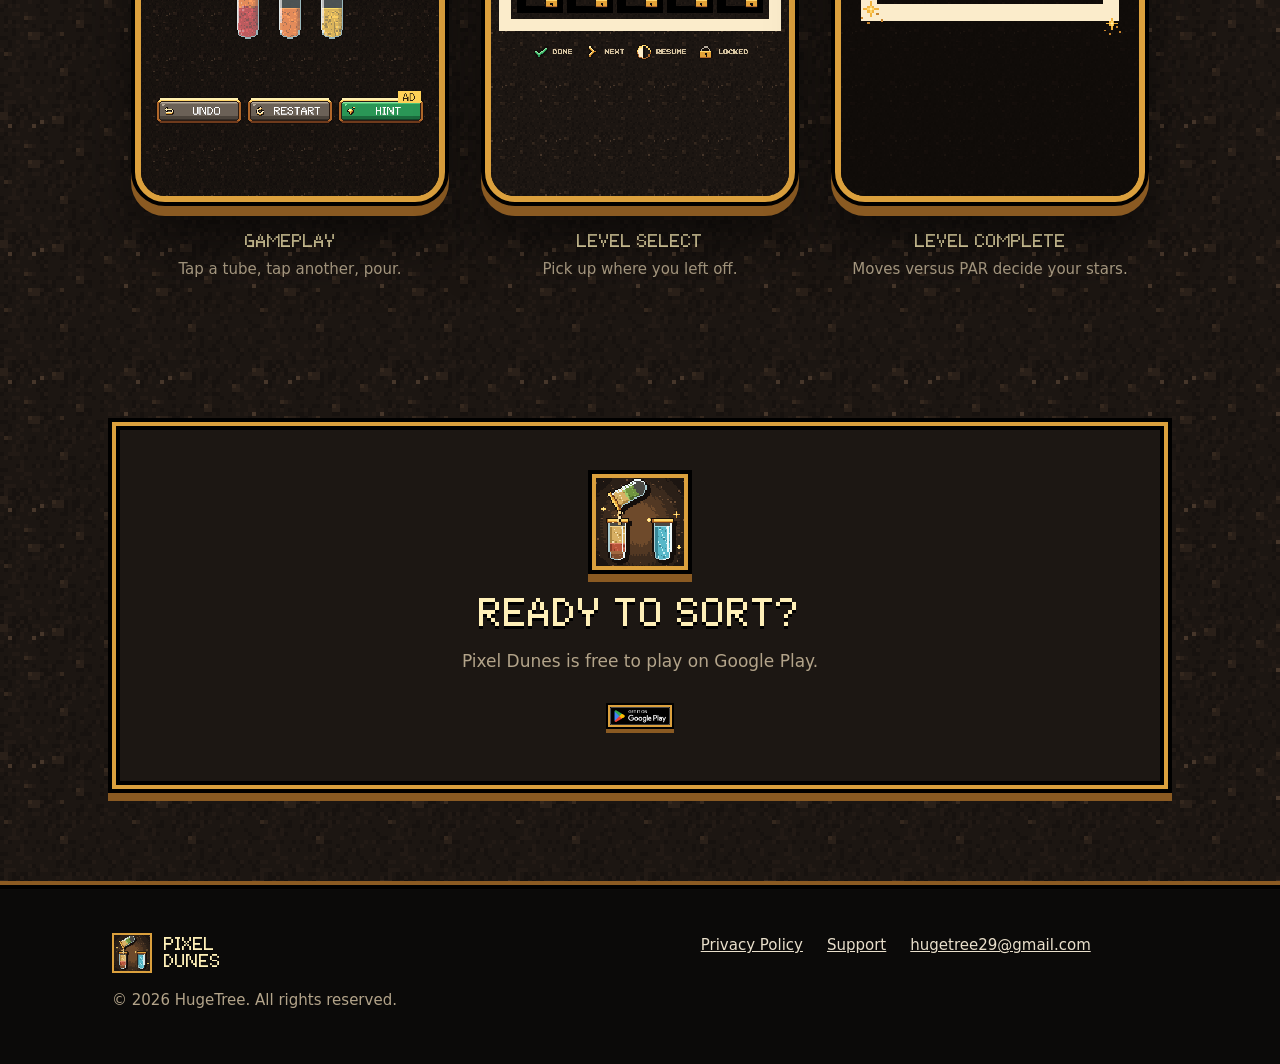
==== commit a25bb51c: "Update for Google Play launch" ====
--- a/index.html
+++ b/index.html
@@ -46,8 +46,7 @@
           <h1>Pour. Sort. <span>Relax.</span></h1>
           <p class="lead">Tap a jar, tap another, and watch layers of colorful pixel settle into place. Sort every tube into a single color — no timers, no pressure, no guesswork.</p>
           <div class="stores" data-stores>
-            <a class="store" data-store="google" aria-disabled="true"><small>Coming soon</small><strong>Google Play</strong></a>
-            <a class="store" data-store="apple" aria-disabled="true"><small>Coming soon</small><strong>App Store</strong></a>
+            <a class="store" data-store aria-disabled="true"><img src="assets/GooglePlay_Badge.png" alt="Get it on Google Play" width="216" height="64"></a>
           </div>
           <ul class="chips" aria-label="Quick facts">
             <li>Endless levels</li>
@@ -180,10 +179,9 @@
         <div class="cta frame">
           <img class="app-icon pix" src="assets/icon/app_icon_512.png" alt="" width="96" height="96">
           <h2>Ready to sort?</h2>
-          <p>Pixel Dunes is free to play. Store links will appear here as soon as the game is live.</p>
+          <p>Pixel Dunes is free to play on Google Play.</p>
           <div class="stores" data-stores>
-            <a class="store" data-store="google" aria-disabled="true"><small>Coming soon</small><strong>Google Play</strong></a>
-            <a class="store" data-store="apple" aria-disabled="true"><small>Coming soon</small><strong>App Store</strong></a>
+            <a class="store" data-store aria-disabled="true"><img src="assets/GooglePlay_Badge.png" alt="Get it on Google Play" width="216" height="64"></a>
           </div>
         </div>
       </div>
--- a/css/styles.css
+++ b/css/styles.css
@@ -117,16 +117,14 @@
 
 .stores { display: flex; flex-wrap: wrap; gap: 14px; margin-top: 28px; }
 .store {
-  display: flex; flex-direction: column; align-items: flex-start; gap: 2px;
-  min-width: 190px; padding: 10px 20px 11px;
-  text-decoration: none; color: var(--cream);
-  background: var(--panel-2); border: 3px solid var(--gold);
-  box-shadow: 0 4px 0 #000;
-}
-.store small { font: 600 12px/1 var(--sans); letter-spacing: .08em; text-transform: uppercase; color: var(--muted); }
-.store strong { font: 400 20px/1.2 var(--pixel); text-transform: uppercase; }
-a.store:hover { background: #33281d; color: #fff; }
-.store[aria-disabled="true"] { cursor: default; opacity: .78; border-color: var(--bronze); }
+  display: block; line-height: 0; background: #000;
+  border: 2px solid var(--gold); box-shadow: 0 0 0 2px #000, 0 4px 0 2px var(--bronze);
+  margin: 2px 2px 6px; transition: transform .08s, box-shadow .08s;
+}
+.store img { width: auto; height: 18px; image-rendering: auto; }
+a.store[href]:hover { border-color: var(--amber); }
+a.store[href]:active { transform: translateY(3px); box-shadow: 0 0 0 2px #000, 0 1px 0 2px var(--bronze); }
+.store[aria-disabled="true"] { cursor: default; opacity: .6; }
 
 /* ---------- nav ---------- */
 .nav {
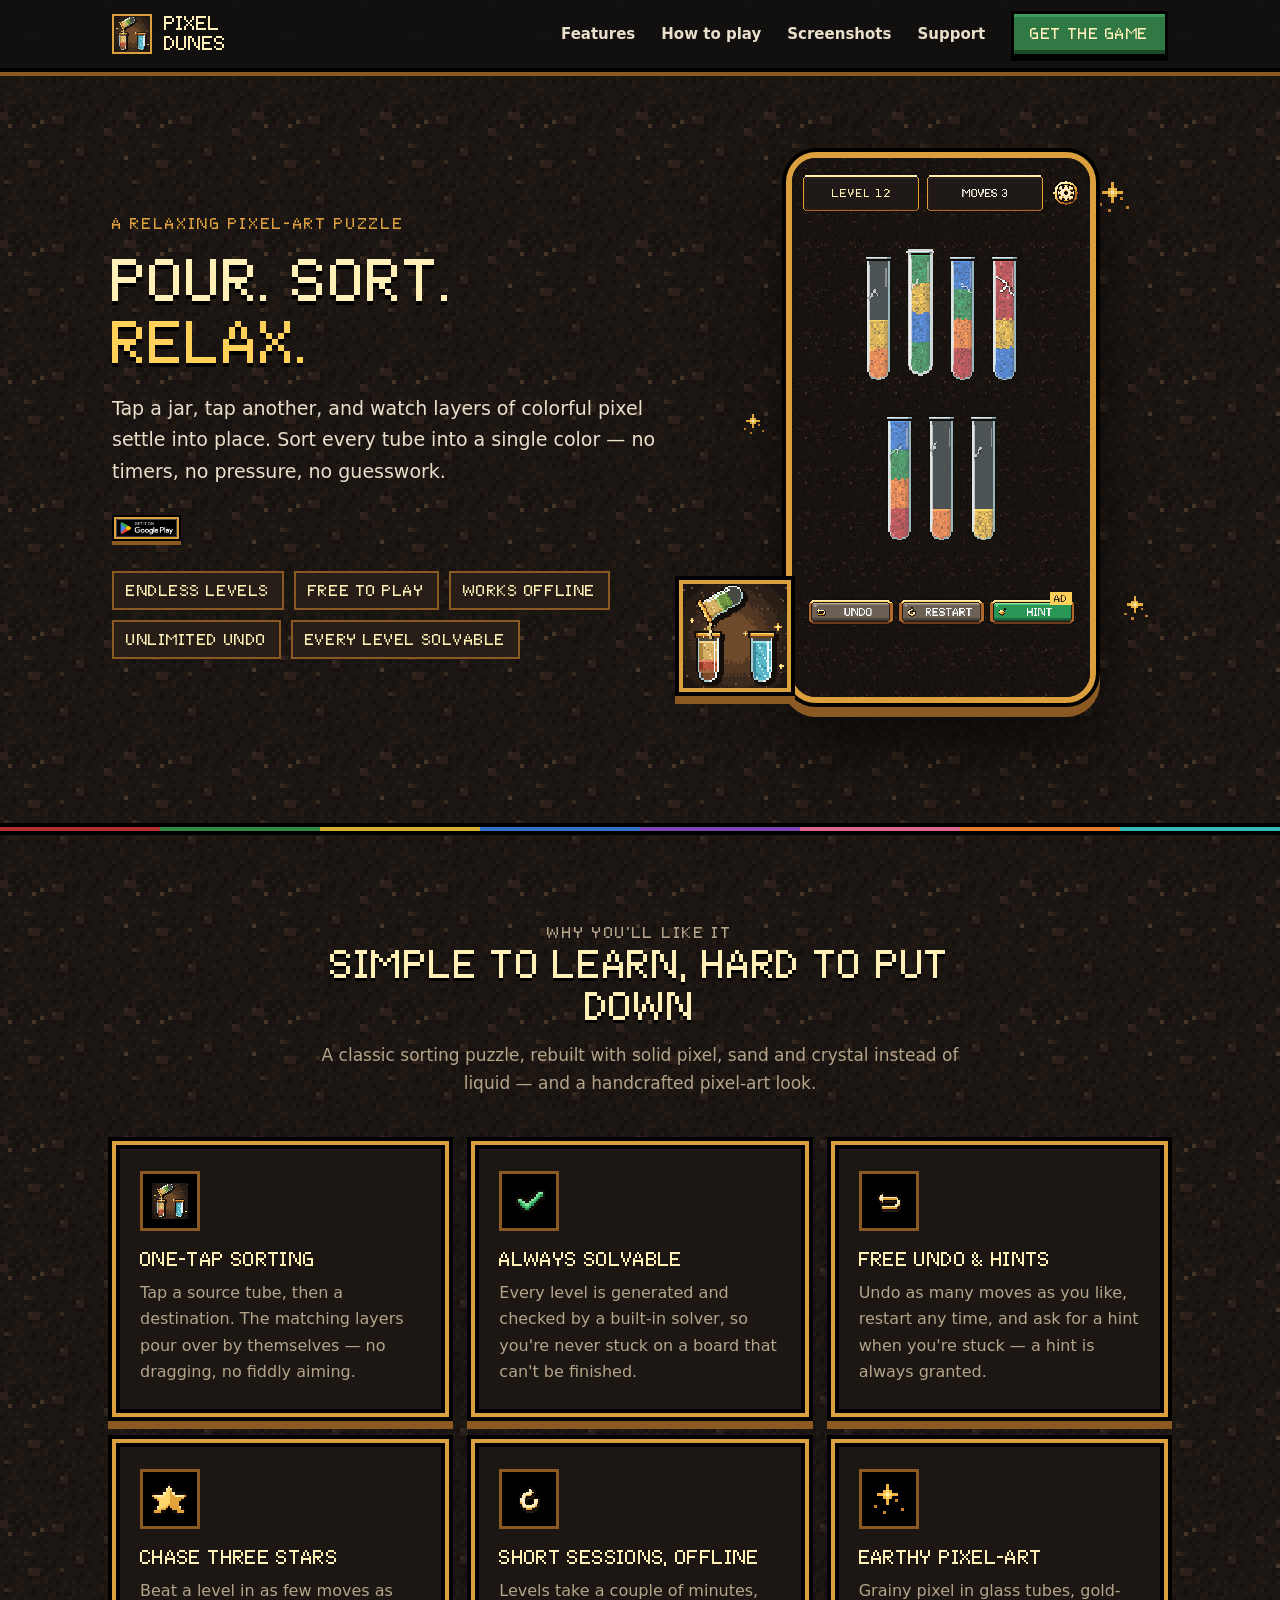
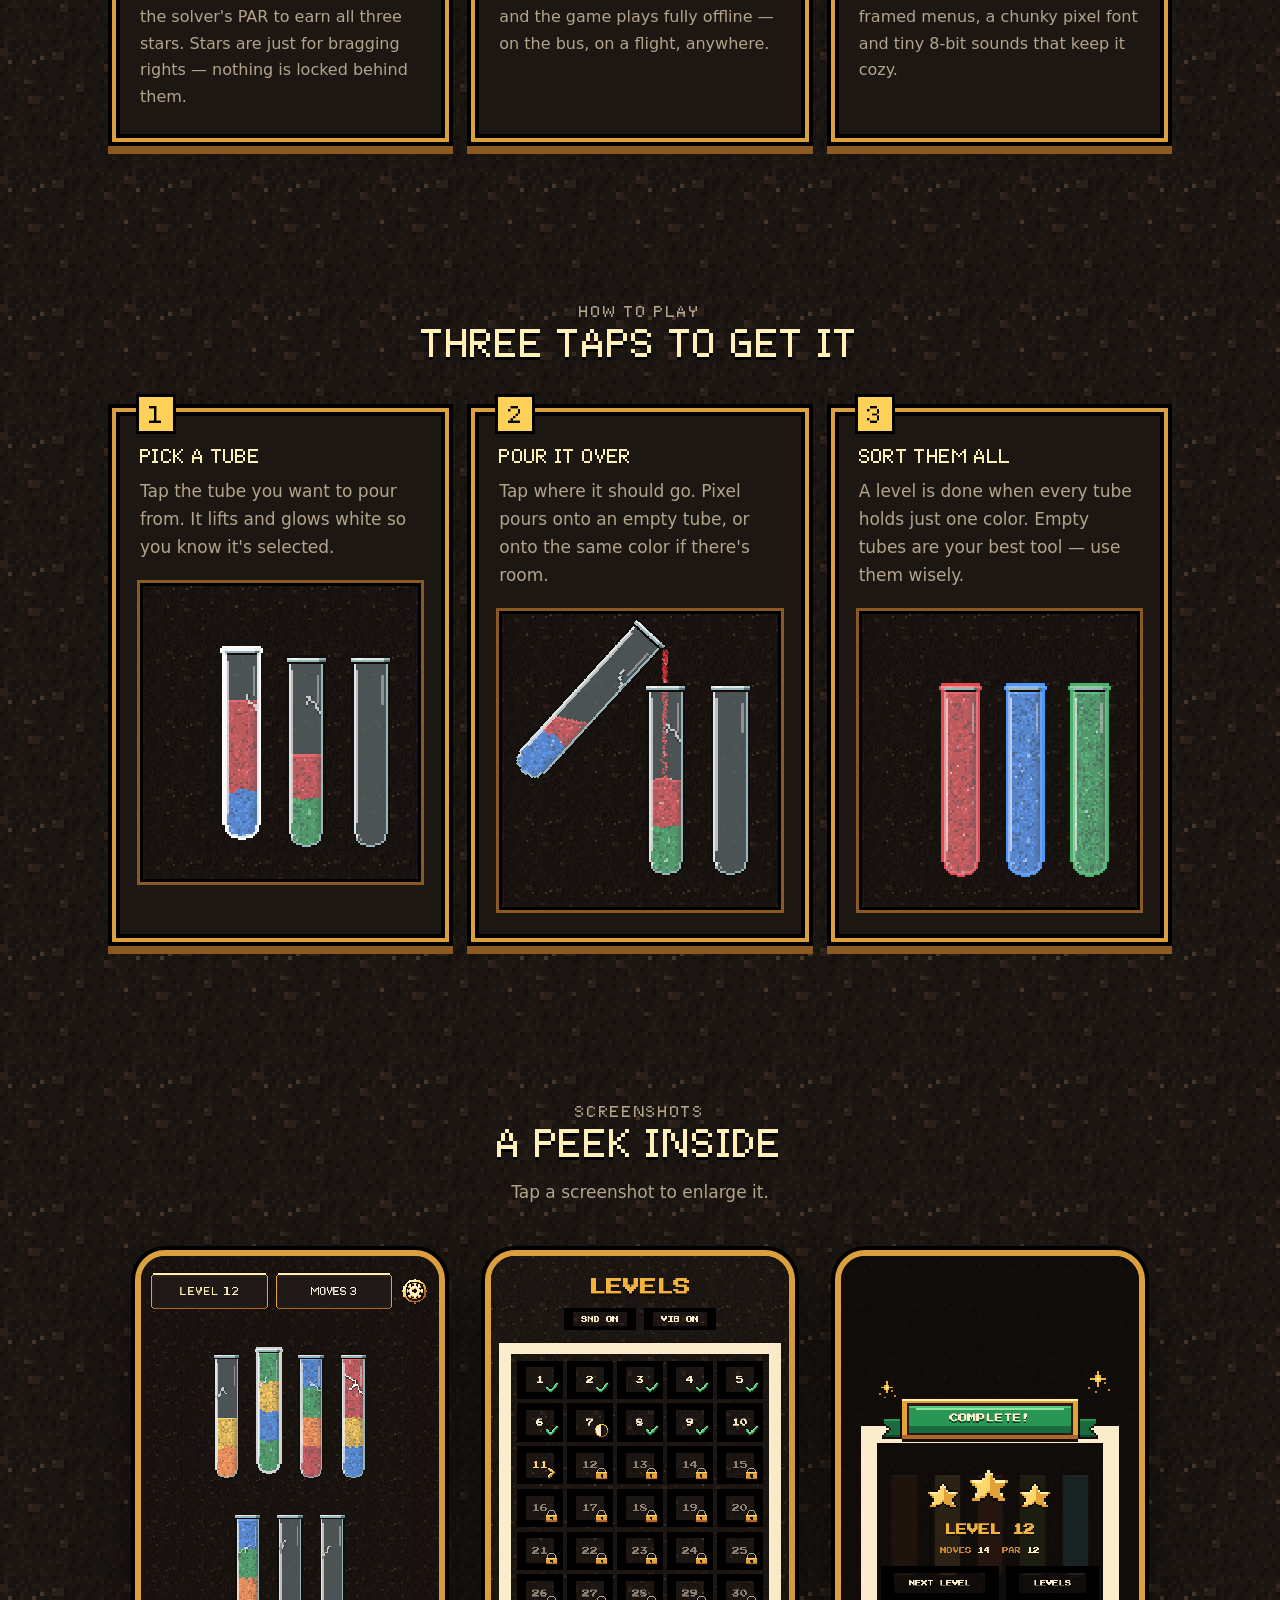
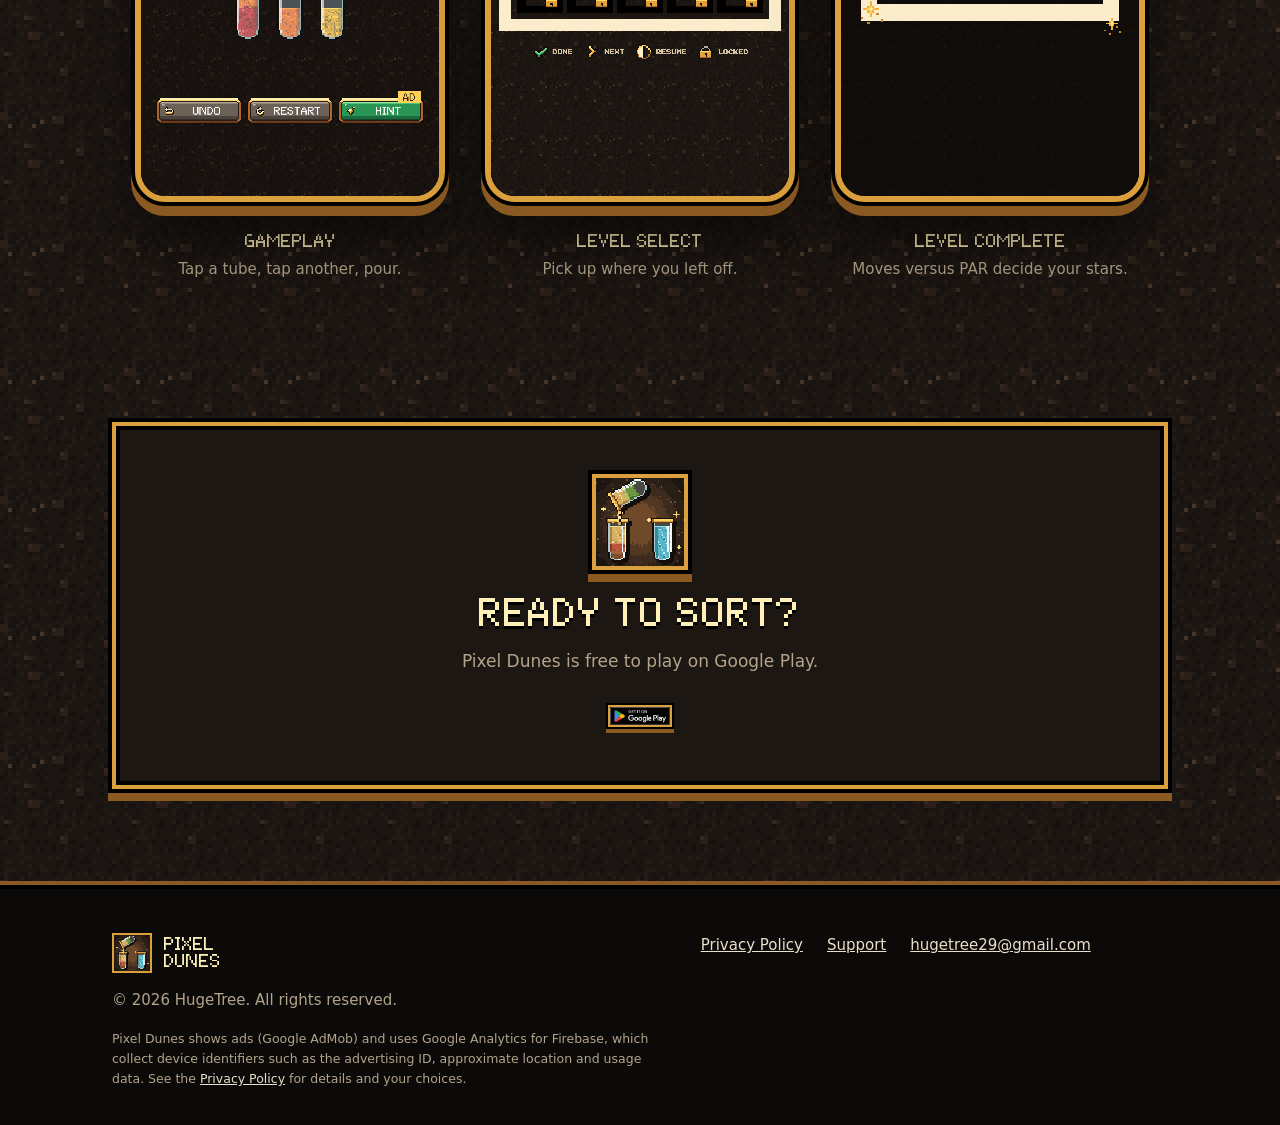
==== commit 2b7814df: "Update privacy policy and footer to include data collection details" ====
--- a/index.html
+++ b/index.html
@@ -196,6 +196,7 @@
           <span>Pixel<br>Dunes</span>
         </a>
         <p>&copy; <span data-year>2026</span> HugeTree. All rights reserved.</p>
+        <small>Pixel Dunes shows ads (Google AdMob) and uses Google Analytics for Firebase, which collect device identifiers such as the advertising ID, approximate location and usage data. See the <a href="/privacy">Privacy Policy</a> for details and your choices.</small>
       </div>
       <div>
         <nav aria-label="Footer">
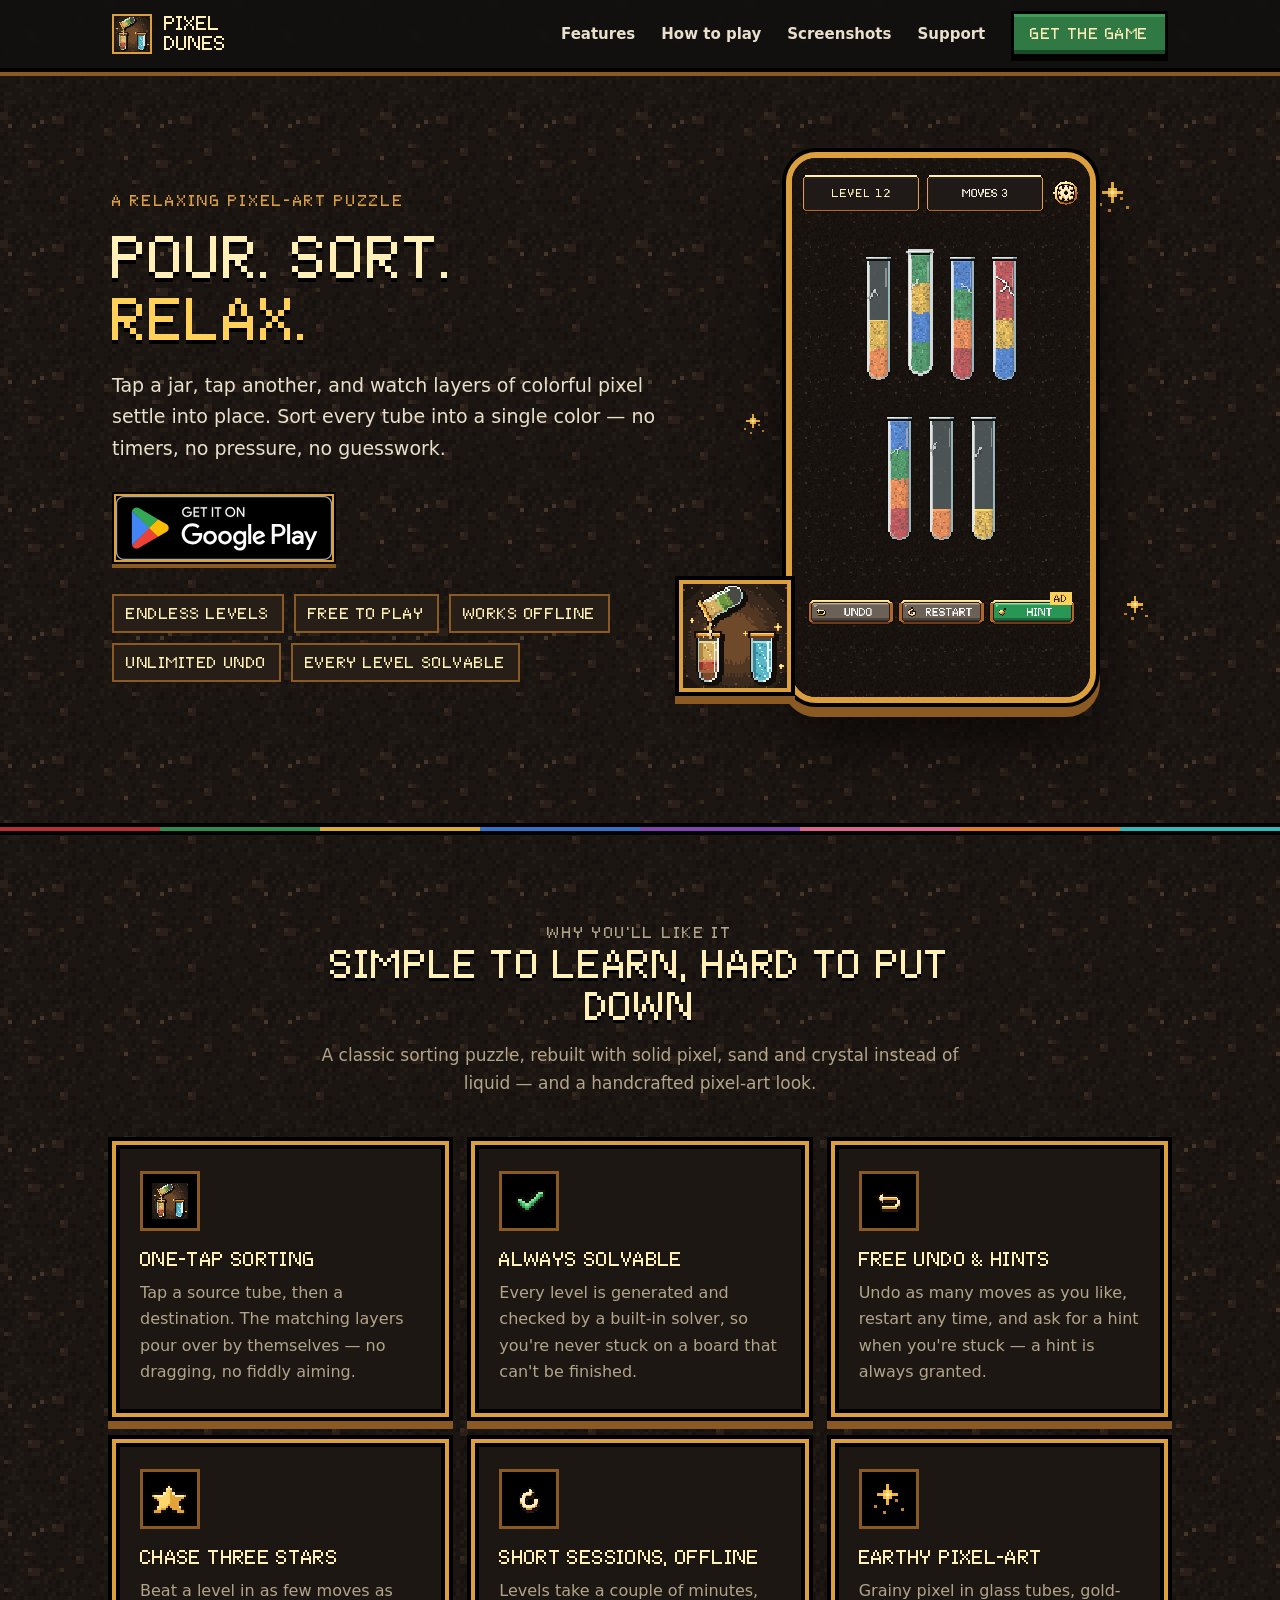
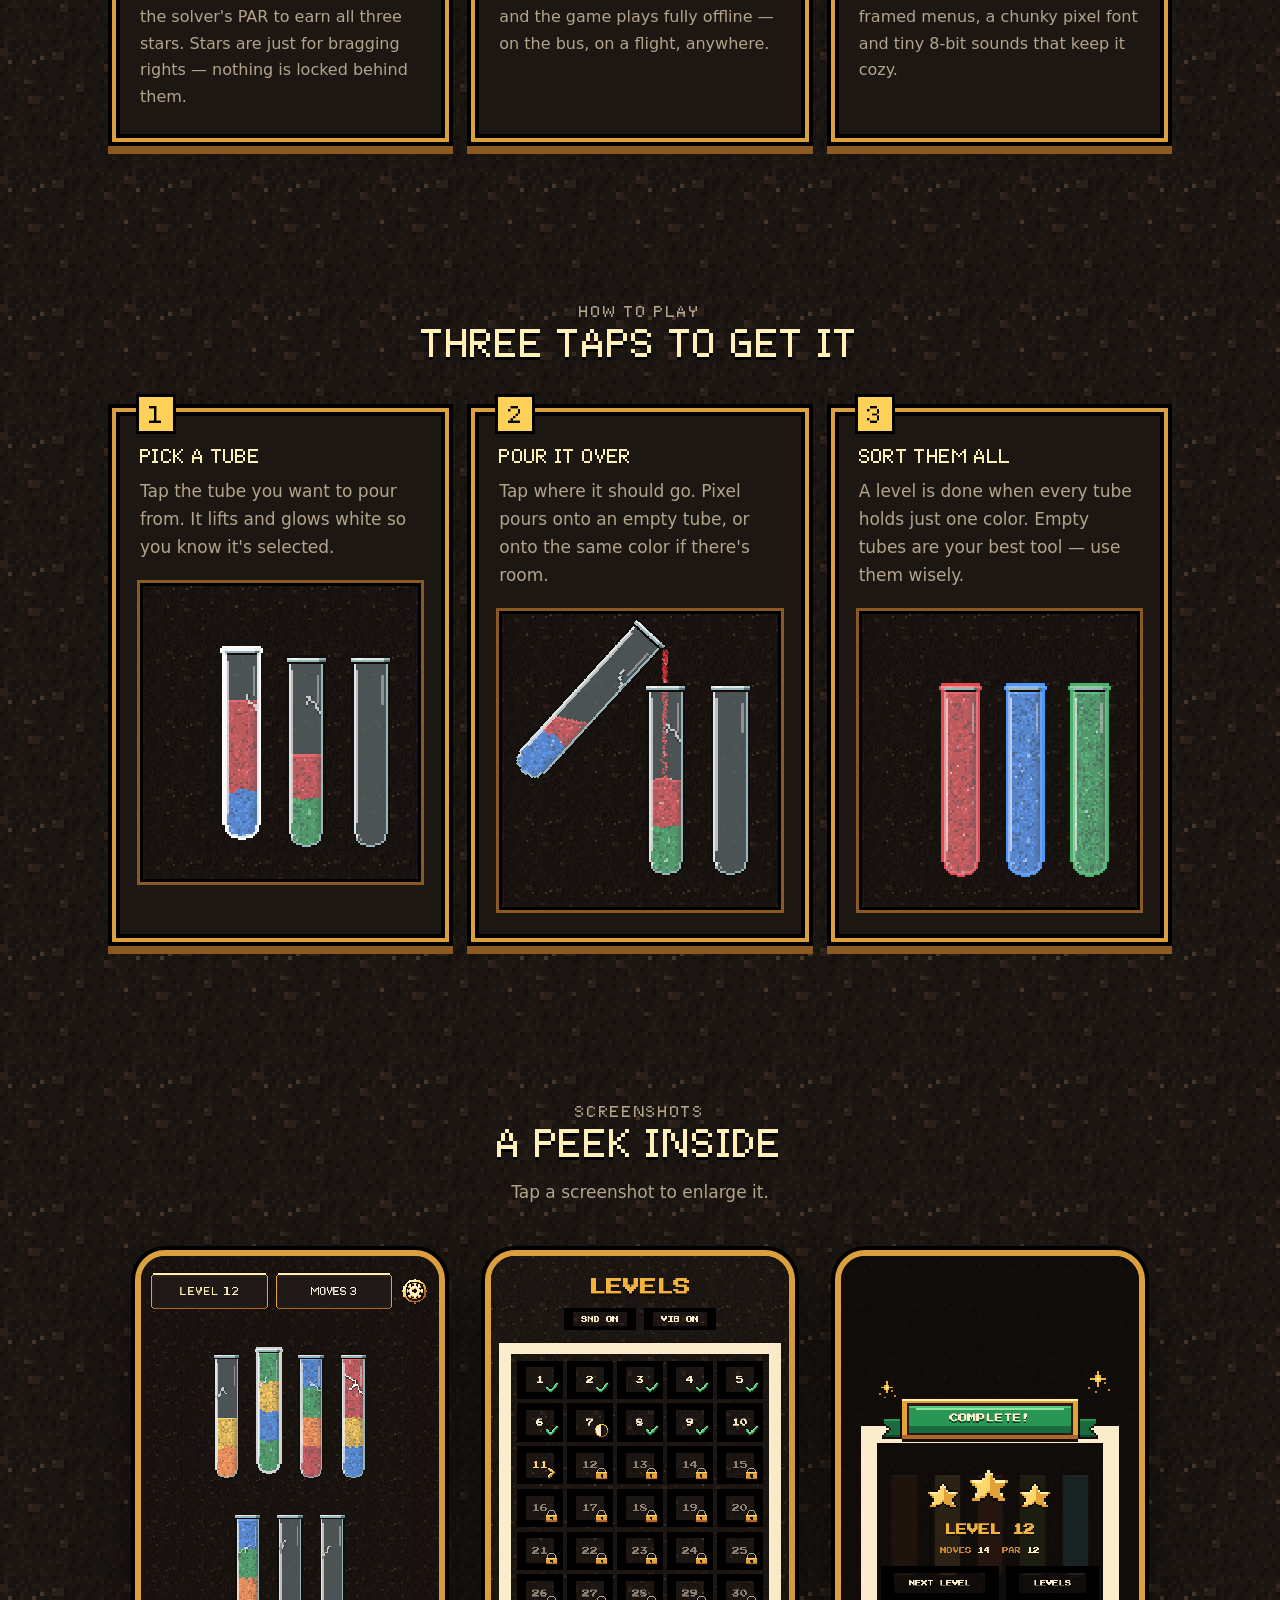
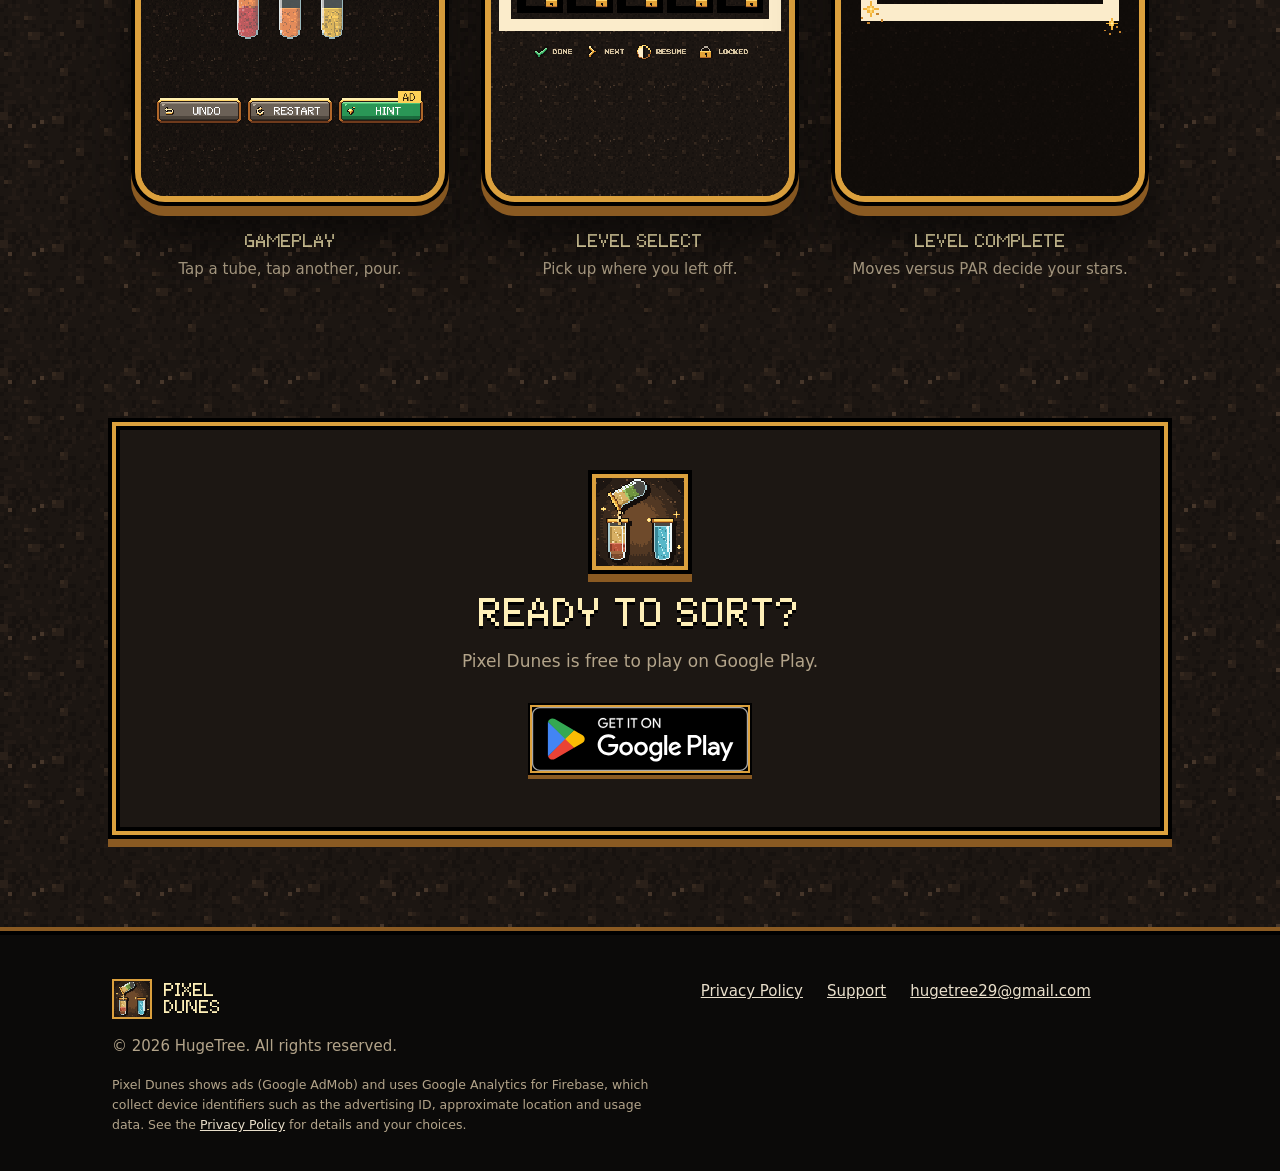
==== commit 66c5f697: "Use official SVG Google Play badge and enlarge store button The badge was rendered at 18px tall and " ====
--- a/index.html
+++ b/index.html
@@ -46,7 +46,7 @@
           <h1>Pour. Sort. <span>Relax.</span></h1>
           <p class="lead">Tap a jar, tap another, and watch layers of colorful pixel settle into place. Sort every tube into a single color — no timers, no pressure, no guesswork.</p>
           <div class="stores" data-stores>
-            <a class="store" data-store aria-disabled="true"><img src="assets/GooglePlay_Badge.png" alt="Get it on Google Play" width="216" height="64"></a>
+            <a class="store" data-store aria-disabled="true"><img src="assets/GooglePlay_Badge.svg" alt="Get it on Google Play" width="239" height="71"></a>
           </div>
           <ul class="chips" aria-label="Quick facts">
             <li>Endless levels</li>
@@ -181,7 +181,7 @@
           <h2>Ready to sort?</h2>
           <p>Pixel Dunes is free to play on Google Play.</p>
           <div class="stores" data-stores>
-            <a class="store" data-store aria-disabled="true"><img src="assets/GooglePlay_Badge.png" alt="Get it on Google Play" width="216" height="64"></a>
+            <a class="store" data-store aria-disabled="true"><img src="assets/GooglePlay_Badge.svg" alt="Get it on Google Play" width="239" height="71"></a>
           </div>
         </div>
       </div>
--- a/css/styles.css
+++ b/css/styles.css
@@ -121,7 +121,7 @@
   border: 2px solid var(--gold); box-shadow: 0 0 0 2px #000, 0 4px 0 2px var(--bronze);
   margin: 2px 2px 6px; transition: transform .08s, box-shadow .08s;
 }
-.store img { width: auto; height: 18px; image-rendering: auto; }
+.store img { width: auto; height: 56px; image-rendering: auto; }
 a.store[href]:hover { border-color: var(--amber); }
 a.store[href]:active { transform: translateY(3px); box-shadow: 0 0 0 2px #000, 0 1px 0 2px var(--bronze); }
 .store[aria-disabled="true"] { cursor: default; opacity: .6; }
@@ -290,6 +290,7 @@
   .burger { display: none; }
   .cards { grid-template-columns: repeat(2, 1fr); }
   .steps { grid-template-columns: repeat(3, 1fr); }
+  .store img { height: 64px; }
   .footer .wrap { grid-template-columns: 1.2fr 1fr; align-items: start; }
   .legal .doc { padding: 48px 56px 56px; }
 }
